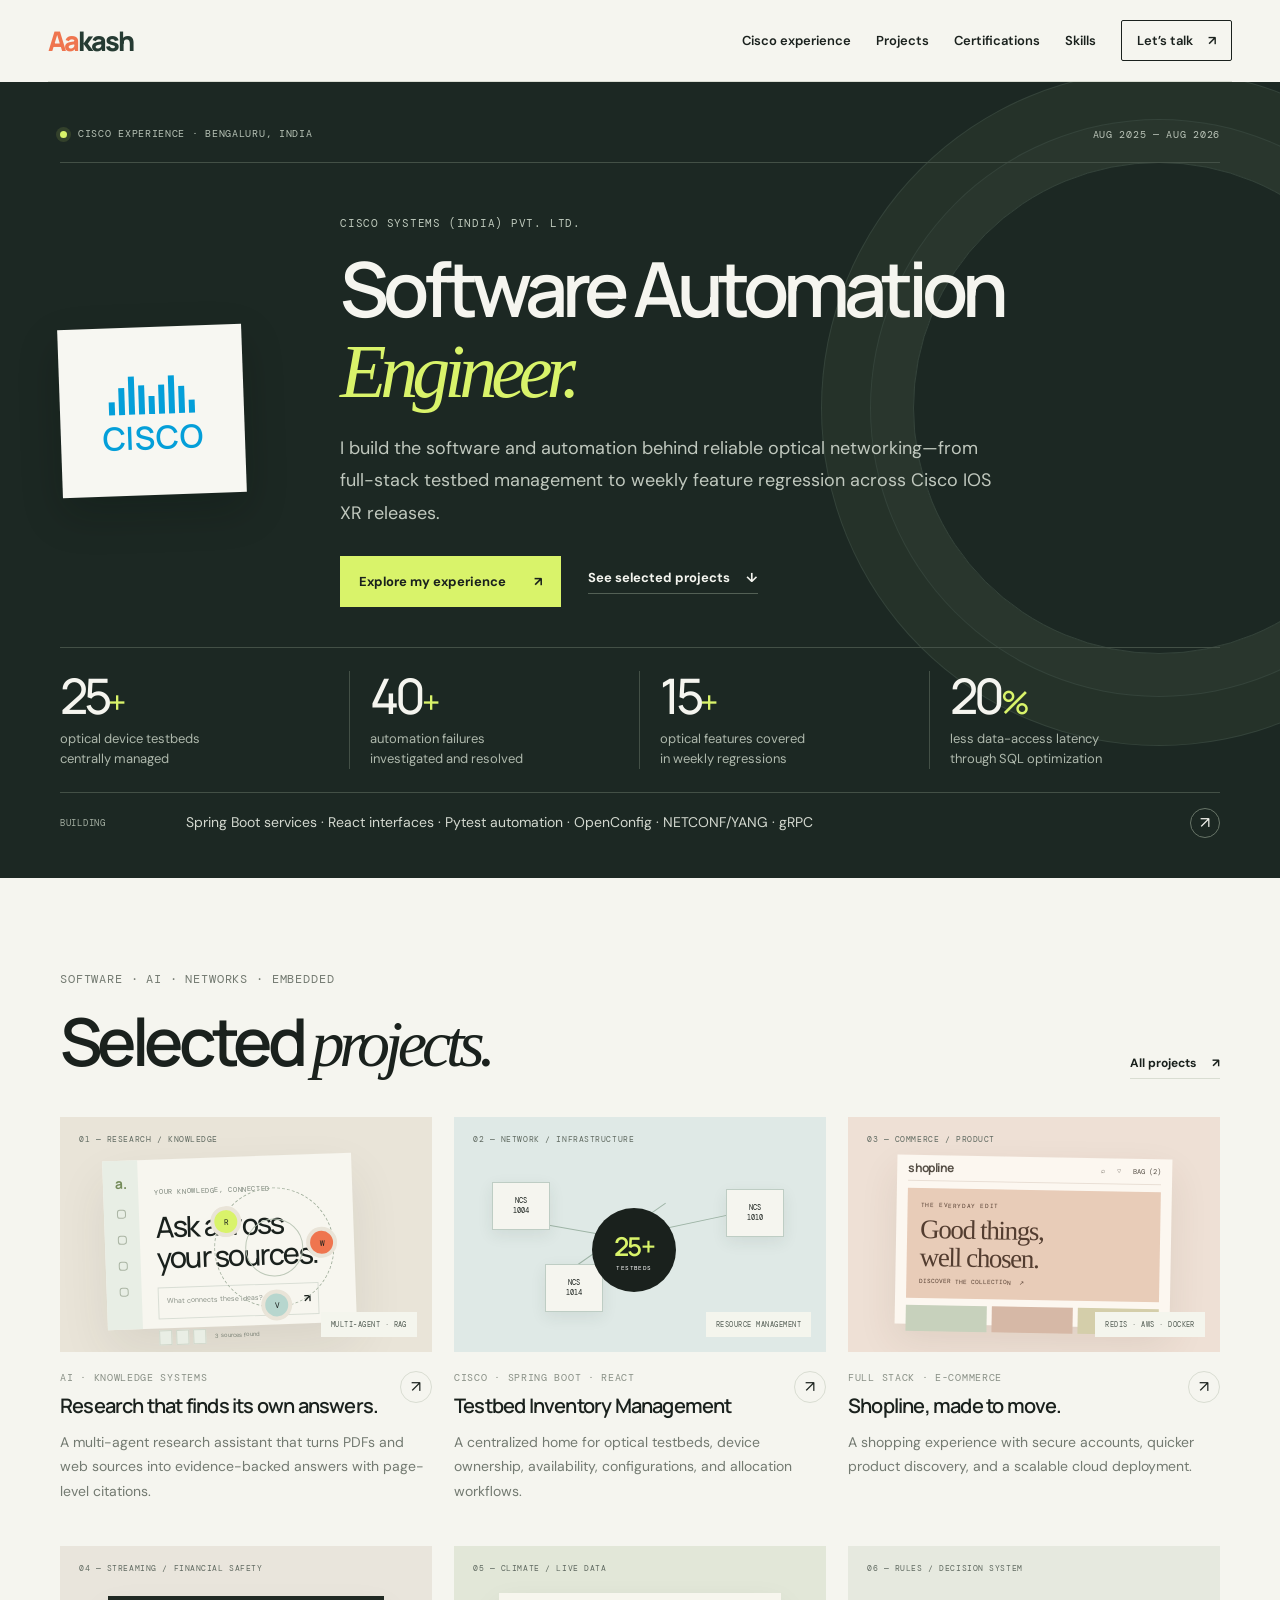
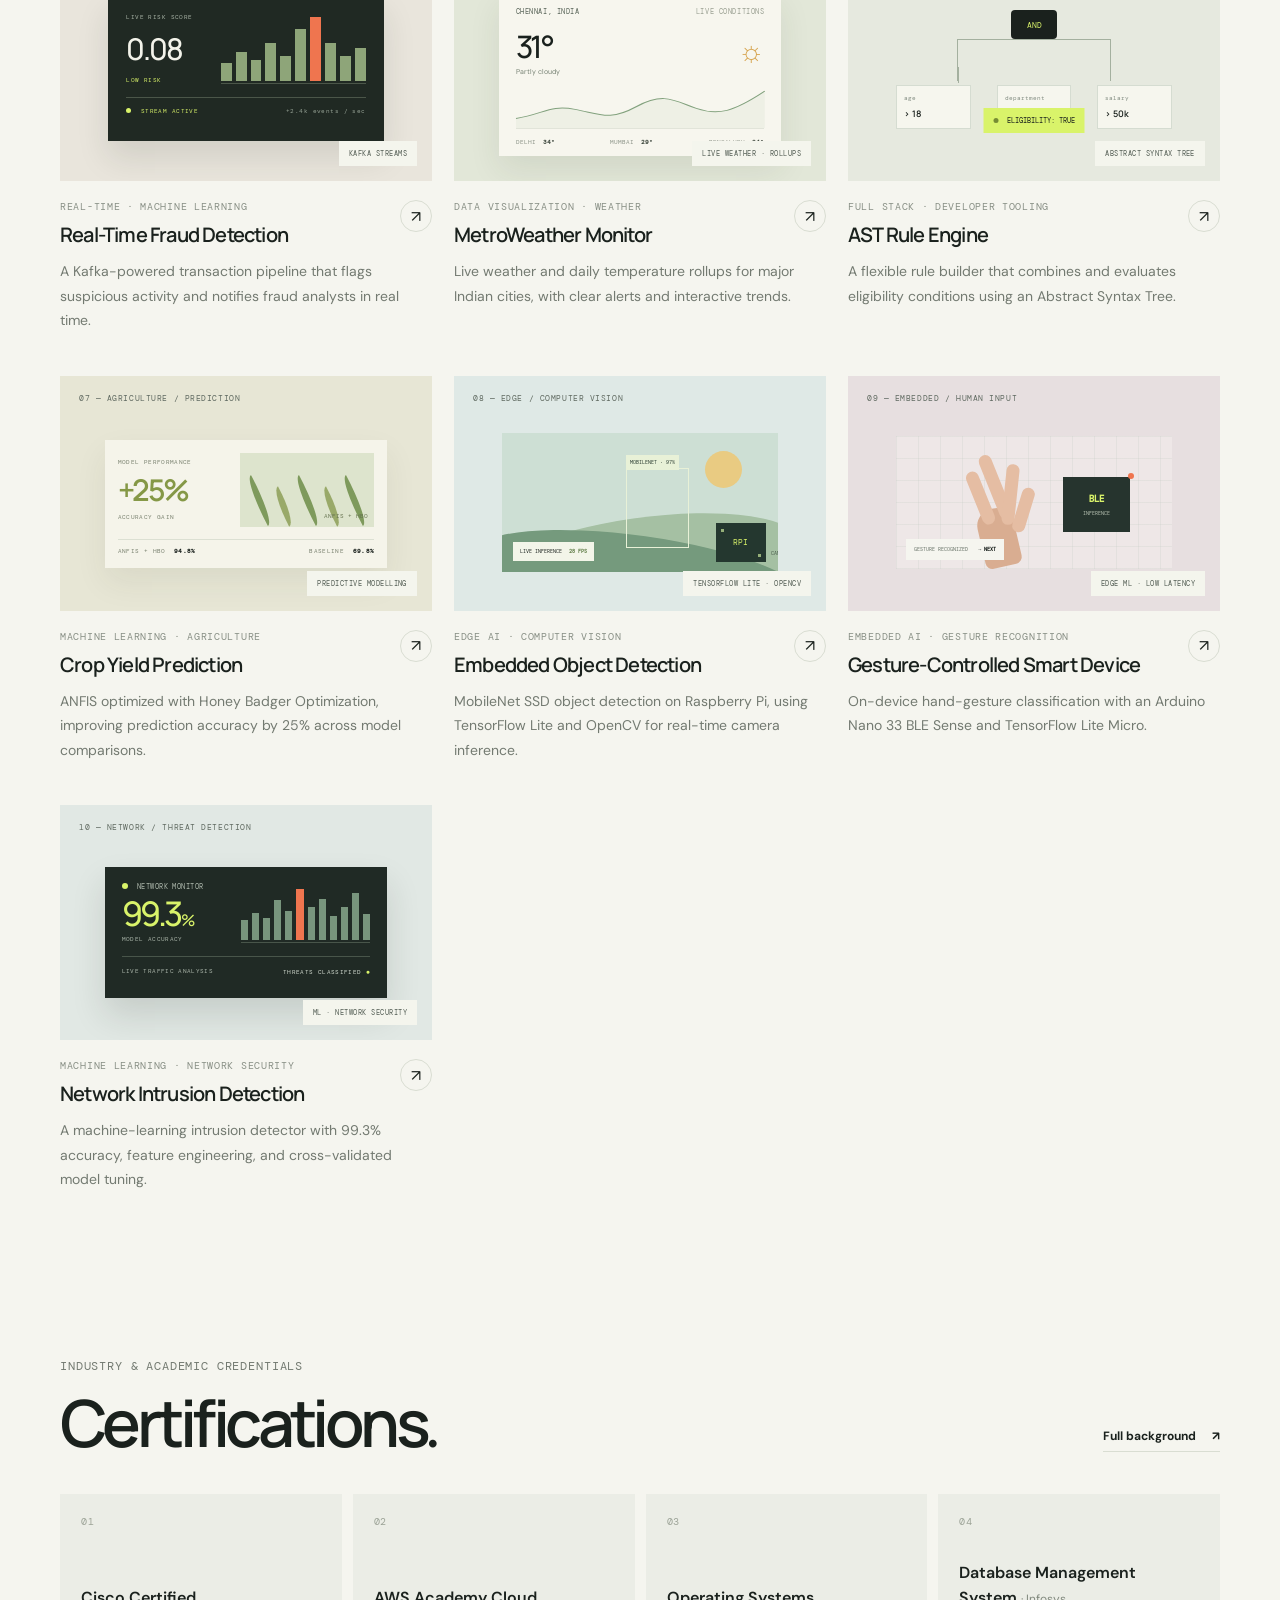
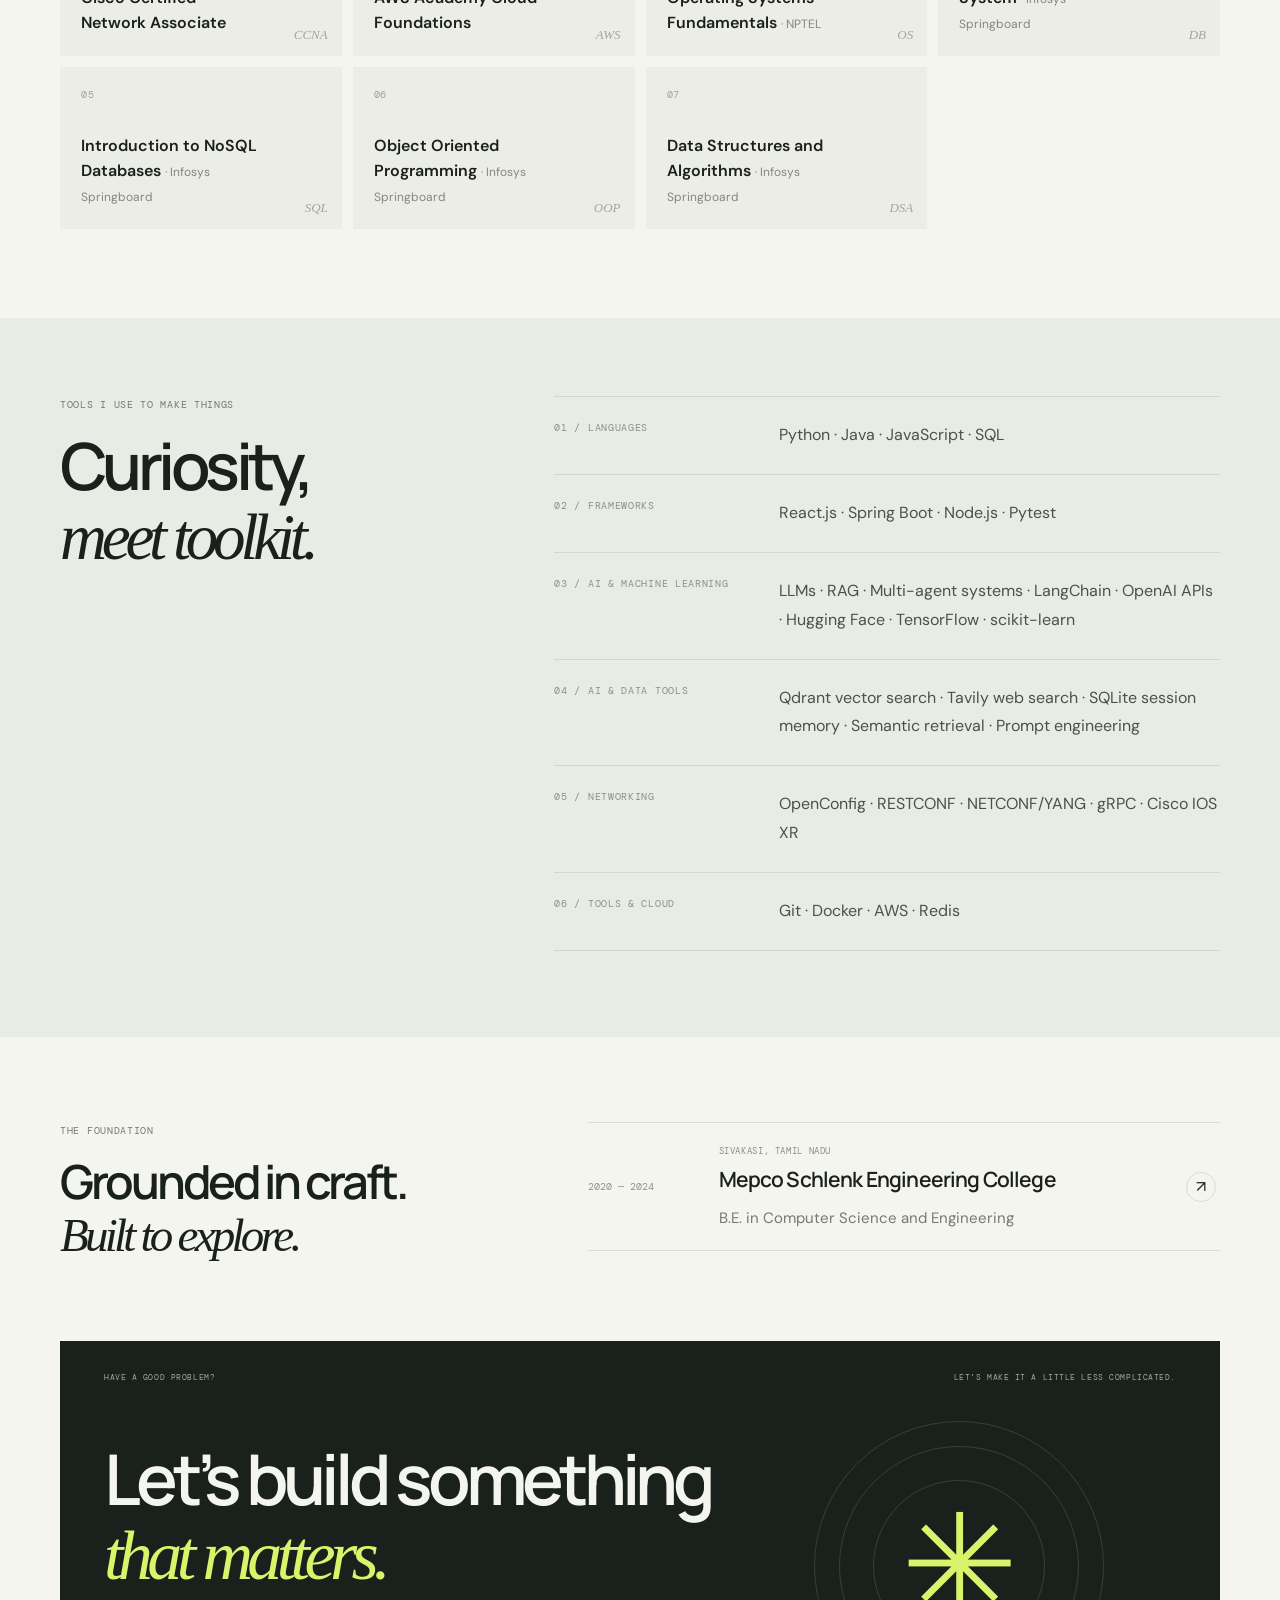
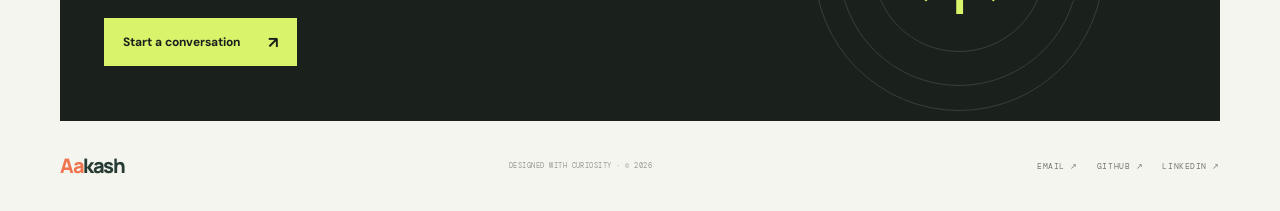
==== index.html @ 32bcc389 "Add files via upload" ====
<!doctype html>
<html lang="en">
  <head>
    <meta charset="UTF-8">
    <meta name="viewport" content="width=device-width, initial-scale=1">
    <meta name="theme-color" content="#f5f5ef">
    <meta name="description" content="Aakash Ganesan is a software automation engineer building reliable systems, thoughtful tools, and intelligent applications.">
    <title>Aakash Ganesan — Software Automation Engineer</title>
    <link rel="preconnect" href="https://fonts.googleapis.com">
    <link rel="preconnect" href="https://fonts.gstatic.com" crossorigin>
    <link href="https://fonts.googleapis.com/css2?family=DM+Mono:wght@400;500&family=DM+Sans:wght@400;500;600;700&family=Manrope:wght@400;500;600;700;800&display=swap" rel="stylesheet">
    <link rel="stylesheet" href="styles.css">
    <script src="script.js" defer></script>
  </head>
  <body>
    <header class="site-header">
      <a class="wordmark" href="index.html" aria-label="Aakash home"><span class="wordmark-first">Aa</span><span class="wordmark-last">kash</span></a>
      <button class="menu-toggle" aria-expanded="false" aria-controls="site-navigation" aria-label="Open navigation"><span></span><span></span></button>
      <nav class="site-nav" id="site-navigation" aria-label="Main navigation">
        <a href="#experience">Cisco experience</a>
        <a href="#work">Projects</a>
        <a href="#certifications">Certifications</a>
        <a href="#skills">Skills</a>
        <a class="nav-cta" href="mailto:aakashganesan03@gmail.com">Let’s talk <span aria-hidden="true">↗</span></a>
      </nav>
    </header>

    <main>
      <section class="home-experience" id="experience">
        <div class="page-shell home-experience-inner">
          <div class="home-experience-heading">
            <p class="eyebrow"><span class="status-dot"></span> CISCO EXPERIENCE · BENGALURU, INDIA</p>
            <p class="home-experience-date">AUG 2025 — AUG 2026</p>
          </div>
          <div class="home-experience-main">
            <div class="cisco-lockup" aria-label="Cisco Systems">
              <div class="cisco-bridge" aria-hidden="true"><i></i><i></i><i></i><i></i><i></i><i></i><i></i><i></i><i></i></div>
              <span>CISCO</span>
            </div>
            <div class="home-experience-copy">
              <p class="eyebrow">CISCO SYSTEMS (INDIA) PVT. LTD.</p>
              <h1>Software Automation<br><span class="serif-accent">Engineer.</span></h1>
              <p class="home-experience-intro">I build the software and automation behind reliable optical networking—from full-stack testbed management to weekly feature regression across Cisco IOS XR releases.</p>
              <div class="home-experience-actions"><a class="button button-light" href="experience.html">Explore my experience <span aria-hidden="true">↗</span></a><a class="text-link home-light-link" href="#work">See selected projects <span aria-hidden="true">↓</span></a></div>
            </div>
          </div>
          <div class="home-impact">
            <div><span class="impact-number">25<span>+</span></span><p>optical device testbeds<br>centrally managed</p></div>
            <div><span class="impact-number">40<span>+</span></span><p>automation failures<br>investigated and resolved</p></div>
            <div><span class="impact-number">15<span>+</span></span><p>optical features covered<br>in weekly regressions</p></div>
            <div><span class="impact-number">20<span>%</span></span><p>less data-access latency<br>through SQL optimization</p></div>
          </div>
          <div class="home-focus"><span>BUILDING</span><p>Spring Boot services · React interfaces · Pytest automation · OpenConfig · NETCONF/YANG · gRPC</p><a href="experience.html" aria-label="Read the full Cisco experience">↗</a></div>
        </div>
      </section>

      <section class="section page-shell work-section" id="work">
        <div class="section-heading">
          <div><p class="eyebrow">SOFTWARE · AI · NETWORKS · EMBEDDED</p><h2>Selected <span class="serif-accent">projects.</span></h2></div>
          <a class="text-link desktop-link" href="projects.html">All projects <span aria-hidden="true">↗</span></a>
        </div>
        <div class="featured-grid">
          <a class="project-card" href="projects.html#research-assistant">
            <div class="project-visual visual-research">
              <div class="visual-kicker">01 — RESEARCH / KNOWLEDGE</div>
              <div class="research-ui">
                <div class="research-sidebar"><span class="sidebar-mark">a.</span><span></span><span></span><span></span><span></span></div>
                <div class="research-content"><span class="ui-overline">YOUR KNOWLEDGE, CONNECTED</span><div class="ui-title">Ask across<br>your sources.</div><div class="ui-search">What connects these ideas? <b>↗</b></div><div class="ui-sources"><i></i><i></i><i></i><span>3 sources found</span></div></div>
                <div class="agent-orbit"><span>R</span><span>W</span><span>V</span><i></i></div>
              </div>
              <span class="visual-chip">MULTI-AGENT · RAG</span>
            </div>
            <div class="project-meta"><div><p class="project-category">AI · KNOWLEDGE SYSTEMS</p><h3>Research that finds its own answers.</h3></div><span class="card-arrow" aria-hidden="true">↗</span></div>
            <p class="project-description">A multi-agent research assistant that turns PDFs and web sources into evidence-backed answers with page-level citations.</p>
          </a>
          <a class="project-card" href="projects.html#testbed-inventory">
            <div class="project-visual visual-network">
              <div class="visual-kicker">02 — NETWORK / INFRASTRUCTURE</div>
              <div class="network-map"><span class="network-device device-a">NCS<br>1004</span><span class="network-device device-b">NCS<br>1010</span><span class="network-device device-c">NCS<br>1014</span><i class="network-line line-a"></i><i class="network-line line-b"></i><i class="network-line line-c"></i><div class="network-hub"><span>25+</span><small>TESTBEDS</small></div></div>
              <span class="visual-chip">RESOURCE MANAGEMENT</span>
            </div>
            <div class="project-meta"><div><p class="project-category">CISCO · SPRING BOOT · REACT</p><h3>Testbed Inventory Management</h3></div><span class="card-arrow" aria-hidden="true">↗</span></div>
            <p class="project-description">A centralized home for optical testbeds, device ownership, availability, configurations, and allocation workflows.</p>
          </a>
          <a class="project-card" href="https://github.com/aakash665/E-commerce-management-system" target="_blank" rel="noreferrer">
            <div class="project-visual visual-shop">
              <div class="visual-kicker">03 — COMMERCE / PRODUCT</div>
              <div class="shop-window"><div class="shop-top"><b>shopline</b><span>⌕ &nbsp; ♡ &nbsp; BAG (2)</span></div><div class="shop-hero"><span>THE EVERYDAY EDIT</span><b>Good things,<br>well chosen.</b><i>DISCOVER THE COLLECTION&nbsp; ↗</i></div><div class="shop-products"><i></i><i></i><i></i></div></div>
              <span class="visual-chip">REDIS · AWS · DOCKER</span>
            </div>
            <div class="project-meta"><div><p class="project-category">FULL STACK · E-COMMERCE</p><h3>Shopline, made to move.</h3></div><span class="card-arrow" aria-hidden="true">↗</span></div>
            <p class="project-description">A shopping experience with secure accounts, quicker product discovery, and a scalable cloud deployment.</p>
          </a>
          <a class="project-card" href="https://github.com/aakash665/Fraud-detection-using-kafka" target="_blank" rel="noreferrer">
            <div class="project-visual visual-fraud">
              <div class="visual-kicker">04 — STREAMING / FINANCIAL SAFETY</div>
              <div class="fraud-display"><div class="fraud-score"><span>LIVE RISK SCORE</span><b>0.08</b><i>LOW RISK</i></div><div class="fraud-chart"><span style="--height:26%"></span><span style="--height:42%"></span><span style="--height:31%"></span><span style="--height:56%"></span><span style="--height:37%"></span><span style="--height:76%"></span><span class="bar-alert" style="--height:94%"></span><span style="--height:55%"></span><span style="--height:36%"></span><span style="--height:48%"></span></div><div class="fraud-stream"><i></i> STREAM ACTIVE <span>+2.4k events / sec</span></div></div>
              <span class="visual-chip">KAFKA STREAMS</span>
            </div>
            <div class="project-meta"><div><p class="project-category">REAL-TIME · MACHINE LEARNING</p><h3>Real-Time Fraud Detection</h3></div><span class="card-arrow" aria-hidden="true">↗</span></div>
            <p class="project-description">A Kafka-powered transaction pipeline that flags suspicious activity and notifies fraud analysts in real time.</p>
          </a>
          <a class="project-card" href="https://github.com/aakash665/climate-insights-india" target="_blank" rel="noreferrer">
            <div class="project-visual visual-weather">
              <div class="visual-kicker">05 — CLIMATE / LIVE DATA</div>
              <div class="weather-screen"><div class="weather-place">CHENNAI, INDIA <span>LIVE CONDITIONS</span></div><div class="weather-now"><div><b>31°</b><span>Partly cloudy</span></div><i>☼</i></div><div class="weather-chart"><svg viewBox="0 0 400 90" preserveAspectRatio="none" aria-label="Illustrative temperature trend"><path d="M0 70 C45 61 54 41 95 51 S150 76 194 45 S255 33 290 49 S350 56 400 13" fill="none" stroke="currentColor" stroke-width="2"/><path d="M0 70 C45 61 54 41 95 51 S150 76 194 45 S255 33 290 49 S350 56 400 13 L400 90 L0 90Z" fill="currentColor" opacity=".08"/></svg></div><div class="weather-cities"><span>DELHI <b>34°</b></span><span>MUMBAI <b>29°</b></span><span>BENGALURU <b>24°</b></span></div></div>
              <span class="visual-chip">LIVE WEATHER · ROLLUPS</span>
            </div>
            <div class="project-meta"><div><p class="project-category">DATA VISUALIZATION · WEATHER</p><h3>MetroWeather Monitor</h3></div><span class="card-arrow" aria-hidden="true">↗</span></div>
            <p class="project-description">Live weather and daily temperature rollups for major Indian cities, with clear alerts and interactive trends.</p>
          </a>
          <a class="project-card" href="https://github.com/aakash665/Rule-Engine-for-Eligibility-Evaluation-Using-Abstract-Syntax-Tree-" target="_blank" rel="noreferrer">
            <div class="project-visual visual-rules">
              <div class="visual-kicker">06 — RULES / DECISION SYSTEM</div>
              <div class="rule-tree"><div class="rule-root">AND</div><div class="rule-branch"></div><div class="rule-leaf leaf-a"><span>age</span><b>&gt; 18</b></div><div class="rule-leaf leaf-b"><span>department</span><b>= Sales</b></div><div class="rule-leaf leaf-c"><span>salary</span><b>&gt; 50k</b></div><div class="rule-result"><i></i> ELIGIBILITY: TRUE</div></div>
              <span class="visual-chip">ABSTRACT SYNTAX TREE</span>
            </div>
            <div class="project-meta"><div><p class="project-category">FULL STACK · DEVELOPER TOOLING</p><h3>AST Rule Engine</h3></div><span class="card-arrow" aria-hidden="true">↗</span></div>
            <p class="project-description">A flexible rule builder that combines and evaluates eligibility conditions using an Abstract Syntax Tree.</p>
          </a>
          <a class="project-card" href="https://github.com/aakash665/Crop-Yield-Prediction-using-ANFIS-with-Honey-Badger-Optimization-Algorithm" target="_blank" rel="noreferrer">
            <div class="project-visual visual-crop">
              <div class="visual-kicker">07 — AGRICULTURE / PREDICTION</div>
              <div class="crop-display"><div class="crop-score"><span>MODEL PERFORMANCE</span><b>+25%</b><small>ACCURACY GAIN</small></div><div class="crop-field"><i></i><i></i><i></i><i></i><i></i><span>ANFIS + HBO</span></div><div class="crop-compare"><span>ANFIS + HBO <b>94.8%</b></span><span>BASELINE <b>69.8%</b></span></div></div>
              <span class="visual-chip">PREDICTIVE MODELLING</span>
            </div>
            <div class="project-meta"><div><p class="project-category">MACHINE LEARNING · AGRICULTURE</p><h3>Crop Yield Prediction</h3></div><span class="card-arrow" aria-hidden="true">↗</span></div>
            <p class="project-description">ANFIS optimized with Honey Badger Optimization, improving prediction accuracy by 25% across model comparisons.</p>
          </a>
          <a class="project-card" href="https://github.com/aakash665/Real-Time-Object-Detection-on-Embedded-System" target="_blank" rel="noreferrer">
            <div class="project-visual visual-object">
              <div class="visual-kicker">08 — EDGE / COMPUTER VISION</div>
              <div class="camera-scene"><div class="scene-sun"></div><div class="scene-hill hill-back"></div><div class="scene-hill hill-front"></div><div class="detection-box"><span>MOBILENET · 97%</span></div><div class="scene-board">RPI <i></i><i></i><i></i><span>CAM</span></div><div class="scene-marker">LIVE INFERENCE <b>28 FPS</b></div></div>
              <span class="visual-chip">TENSORFLOW LITE · OPENCV</span>
            </div>
            <div class="project-meta"><div><p class="project-category">EDGE AI · COMPUTER VISION</p><h3>Embedded Object Detection</h3></div><span class="card-arrow" aria-hidden="true">↗</span></div>
            <p class="project-description">MobileNet SSD object detection on Raspberry Pi, using TensorFlow Lite and OpenCV for real-time camera inference.</p>
          </a>
          <a class="project-card" href="https://github.com/aakash665/Smart-Device-Control-Using-Embedded-Gesture-Recognitio" target="_blank" rel="noreferrer">
            <div class="project-visual visual-gesture">
              <div class="visual-kicker">09 — EMBEDDED / HUMAN INPUT</div>
              <div class="gesture-scene"><div class="gesture-grid"></div><div class="gesture-hand"><i></i><i></i><i></i><i></i><span></span></div><div class="gesture-device"><b>BLE</b><span>INFERENCE</span><i></i></div><div class="gesture-label">GESTURE RECOGNIZED <b>→ NEXT</b></div></div>
              <span class="visual-chip">EDGE ML · LOW LATENCY</span>
            </div>
            <div class="project-meta"><div><p class="project-category">EMBEDDED AI · GESTURE RECOGNITION</p><h3>Gesture-Controlled Smart Device</h3></div><span class="card-arrow" aria-hidden="true">↗</span></div>
            <p class="project-description">On-device hand-gesture classification with an Arduino Nano 33 BLE Sense and TensorFlow Lite Micro.</p>
          </a>
          <a class="project-card" href="https://github.com/aakash665/Network-Intrusion-Detection-System-using-Machine-Learning" target="_blank" rel="noreferrer">
            <div class="project-visual visual-intrusion">
              <div class="visual-kicker">10 — NETWORK / THREAT DETECTION</div>
              <div class="intrusion-dashboard"><div class="intrusion-status"><span><i></i> NETWORK MONITOR</span><b>99.3<small>%</small></b><em>MODEL ACCURACY</em></div><div class="intrusion-chart"><span style="--height:35%"></span><span style="--height:48%"></span><span style="--height:39%"></span><span style="--height:69%"></span><span style="--height:50%"></span><span class="intrusion-alert" style="--height:88%"></span><span style="--height:58%"></span><span style="--height:72%"></span><span style="--height:42%"></span><span style="--height:57%"></span><span style="--height:81%"></span><span style="--height:45%"></span></div><div class="intrusion-events"><span>LIVE TRAFFIC ANALYSIS</span><b>THREATS CLASSIFIED <i>●</i></b></div></div>
              <span class="visual-chip">ML · NETWORK SECURITY</span>
            </div>
            <div class="project-meta"><div><p class="project-category">MACHINE LEARNING · NETWORK SECURITY</p><h3>Network Intrusion Detection</h3></div><span class="card-arrow" aria-hidden="true">↗</span></div>
            <p class="project-description">A machine-learning intrusion detector with 99.3% accuracy, feature engineering, and cross-validated model tuning.</p>
          </a>
        </div>
        <a class="button button-outline mobile-all-link" href="projects.html">View project details <span aria-hidden="true">↗</span></a>
      </section>

      <section class="cert-section page-shell home-cert-section" id="certifications">
        <div class="home-section-heading"><div><p class="eyebrow">INDUSTRY &amp; ACADEMIC CREDENTIALS</p><h2>Certifications<span class="serif-accent">.</span></h2></div><a class="text-link" href="experience.html">Full background <span aria-hidden="true">↗</span></a></div>
        <div class="cert-grid">
          <div class="cert-card"><span>01</span><p>Cisco Certified Network Associate</p><i>CCNA</i></div>
          <div class="cert-card"><span>02</span><p>AWS Academy Cloud Foundations</p><i>AWS</i></div>
          <div class="cert-card"><span>03</span><p>Operating Systems Fundamentals <small>· NPTEL</small></p><i>OS</i></div>
          <div class="cert-card"><span>04</span><p>Database Management System <small>· Infosys Springboard</small></p><i>DB</i></div>
          <div class="cert-card"><span>05</span><p>Introduction to NoSQL Databases <small>· Infosys Springboard</small></p><i>SQL</i></div>
          <div class="cert-card"><span>06</span><p>Object Oriented Programming <small>· Infosys Springboard</small></p><i>OOP</i></div>
          <div class="cert-card"><span>07</span><p>Data Structures and Algorithms <small>· Infosys Springboard</small></p><i>DSA</i></div>
        </div>
      </section>

      <section class="skills-section home-skills-section" id="skills">
        <div class="page-shell skills-section-inner">
          <div><p class="eyebrow">TOOLS I USE TO MAKE THINGS</p><h2>Curiosity,<br><span class="serif-accent">meet toolkit.</span></h2></div>
          <div class="skills-groups">
            <div class="skill-group"><span>01 / LANGUAGES</span><p>Python · Java · JavaScript · SQL</p></div>
            <div class="skill-group"><span>02 / FRAMEWORKS</span><p>React.js · Spring Boot · Node.js · Pytest</p></div>
            <div class="skill-group"><span>03 / AI &amp; MACHINE LEARNING</span><p>LLMs · RAG · Multi-agent systems · LangChain · OpenAI APIs · Hugging Face · TensorFlow · scikit-learn</p></div>
            <div class="skill-group"><span>04 / AI &amp; DATA TOOLS</span><p>Qdrant vector search · Tavily web search · SQLite session memory · Semantic retrieval · Prompt engineering</p></div>
            <div class="skill-group"><span>05 / NETWORKING</span><p>OpenConfig · RESTCONF · NETCONF/YANG · gRPC · Cisco IOS XR</p></div>
            <div class="skill-group"><span>06 / TOOLS &amp; CLOUD</span><p>Git · Docker · AWS · Redis</p></div>
          </div>
        </div>
      </section>

      <section class="page-shell home-education" id="about">
        <div><p class="eyebrow">THE FOUNDATION</p><h2>Grounded in craft.<br><span class="serif-accent">Built to explore.</span></h2></div>
        <div class="home-education-detail"><span class="education-year">2020 — 2024</span><div><p class="project-category">SIVAKASI, TAMIL NADU</p><h3>Mepco Schlenk Engineering College</h3><p>B.E. in Computer Science and Engineering</p></div><a href="experience.html" aria-label="More about my education and experience">↗</a></div>
      </section>

      <section class="closing page-shell">
        <div class="closing-top"><span>HAVE A GOOD PROBLEM?</span><span>LET’S MAKE IT A LITTLE LESS COMPLICATED.</span></div>
        <h2>Let’s build something<br><span class="serif-accent">that matters.</span></h2>
        <a class="button button-lime" href="mailto:aakashganesan03@gmail.com">Start a conversation <span aria-hidden="true">↗</span></a>
        <div class="closing-art" aria-hidden="true"><span>✳</span></div>
      </section>
    </main>

    <footer class="site-footer page-shell"><a class="wordmark" href="#home"><span class="wordmark-first">Aa</span><span class="wordmark-last">kash</span></a><span>DESIGNED WITH CURIOSITY · © <span data-year>2026</span></span><div><a href="mailto:aakashganesan03@gmail.com">EMAIL ↗</a><a href="https://github.com/aakash665" target="_blank" rel="noreferrer">GITHUB ↗</a><a href="https://www.linkedin.com/in/g-aakash" target="_blank" rel="noreferrer">LINKEDIN ↗</a></div></footer>
  </body>
</html>
---- styles.css ----
:root {
  color-scheme: light;
  --paper: #f5f5ef;
  --paper-dark: #eaece4;
  --ink: #1a211d;
  --ink-soft: #3f4943;
  --muted: #737a71;
  --line: #d9ddd2;
  --lime: #d9f36a;
  --orange: #ef754f;
  --blue: #b7d6ce;
  --mono: "DM Mono", "Courier New", monospace;
  --sans: "DM Sans", Arial, sans-serif;
  --display: "Manrope", "Arial", sans-serif;
}

* { box-sizing: border-box; }
html { scroll-behavior: smooth; scroll-padding-top: 90px; }
body { margin: 0; background: var(--paper); color: var(--ink); font-family: var(--sans); -webkit-font-smoothing: antialiased; }
a { color: inherit; text-decoration: none; }
button { color: inherit; font: inherit; }
.page-shell { width: min(1160px, calc(100% - 96px)); margin-inline: auto; }
.site-header { height: 82px; width: min(1320px, calc(100% - 96px)); margin-inline: auto; display: flex; align-items: center; justify-content: space-between; border-bottom: 1px solid var(--line); position: relative; z-index: 10; }
.wordmark { font: 800 23px var(--display); letter-spacing: -1.7px; }
.wordmark span { color: var(--orange); }
.site-nav { display: flex; align-items: center; gap: 38px; font-size: 13px; font-weight: 600; }
.site-nav > a:not(.nav-cta) { transition: color .2s; }
.site-nav > a:not(.nav-cta):hover, .site-nav .nav-current { color: #8e9e35; }
.nav-cta { border: 1px solid var(--ink); border-radius: 2px; padding: 11px 15px; transition: background .2s, color .2s; }
.nav-cta span { margin-left: 12px; }
.nav-cta:hover { background: var(--ink); color: var(--paper); }
.menu-toggle { display: none; }
.hero { min-height: 610px; padding-top: 68px; padding-bottom: 30px; display: grid; grid-template-columns: 1.02fr .98fr; align-items: center; position: relative; }
.hero-copy { padding-bottom: 34px; }
.eyebrow, .visual-kicker, .visual-chip, .project-category, .experience-date, .tag-list, .hero-bottom, .art-topline, .art-index, .closing-top, .site-footer > span, .site-footer > div, .journey-date, .project-tech, .skill-group > span, .cert-card > span, .project-filters { font-family: var(--mono); letter-spacing: .07em; }
.eyebrow { color: var(--muted); font-size: 10px; line-height: 1.8; }
.hero .eyebrow { display: flex; align-items: center; gap: 9px; }
.status-dot, .mini-dot { width: 7px; height: 7px; border-radius: 50%; background: #a9c853; display: inline-block; box-shadow: 0 0 0 4px #a9c85320; }
.hero h1, .subpage-hero h1 { font: 600 clamp(54px, 6.4vw, 82px)/1.04 var(--display); letter-spacing: -.075em; margin: 24px 0 22px; }
.serif-accent { font-family: Georgia, "Times New Roman", serif; font-weight: 400; font-style: italic; letter-spacing: -.08em; }
.hero-intro { max-width: 450px; font-size: 16px; line-height: 1.8; color: #646b63; }
.hero-actions { display: flex; align-items: center; gap: 28px; margin-top: 30px; }
.button { display: inline-flex; align-items: center; justify-content: center; gap: 28px; min-height: 48px; padding: 0 19px; font-size: 12px; font-weight: 700; transition: transform .2s, background .2s; }
.button:hover { transform: translateY(-2px); }
.button-dark { color: white; background: var(--ink); }
.button-dark:hover { background: #3b483f; }
.button-dark span, .button-lime span, .button-outline span { font-size: 16px; }
.text-link { display: inline-flex; align-items: center; gap: 16px; font-size: 12px; font-weight: 700; border-bottom: 1px solid var(--line); padding-bottom: 7px; transition: gap .2s, border-color .2s; }
.text-link:hover { gap: 22px; border-color: var(--ink); }
.hero-location { margin-top: 49px; font: 10px var(--mono); letter-spacing: .05em; color: var(--muted); }
.location-pin { color: var(--orange); font-size: 18px; vertical-align: -2px; margin-right: 6px; }
.location-divider { padding: 0 8px; color: #c3c6bd; }
.hero-art { height: 430px; max-width: 475px; width: 100%; justify-self: end; align-self: center; background: #e8ede1; overflow: hidden; position: relative; }
.art-topline { position: absolute; top: 19px; left: 22px; right: 22px; display: flex; justify-content: space-between; font-size: 8px; color: #757f74; }
.art-orbit { position: absolute; left: 50%; top: 48%; border: 1px solid #c3cec0; border-radius: 50%; transform: translate(-50%, -50%) rotate(-24deg); }
.orbit-one { width: 280px; height: 344px; }
.orbit-two { width: 390px; height: 255px; transform: translate(-50%, -50%) rotate(41deg); border-color: #cbd4c6; }
.art-core { width: 126px; height: 126px; background: var(--lime); border-radius: 50%; display: grid; place-items: center; position: absolute; left: 50%; top: 48%; transform: translate(-50%, -50%); font: 700 32px var(--display); letter-spacing: -3px; box-shadow: 0 0 0 15px #d9f36a45, 0 12px 35px #75804322; }
.art-core i { width: 7px; height: 7px; border: 1px solid var(--ink); position: absolute; right: 27px; top: 34px; border-radius: 50%; }
.art-node { position: absolute; z-index: 1; border: 1px solid #8da18b; background: #f5f5ef; border-radius: 50%; }
.node-one { width: 23px; height: 23px; top: 19%; left: 30%; }
.node-two { width: 17px; height: 17px; bottom: 26%; right: 18%; background: var(--orange); border-color: var(--orange); }
.node-three { width: 12px; height: 12px; top: 63%; left: 19%; background: #b7d6ce; }
.art-label { position: absolute; z-index: 2; padding: 9px 11px; font: 8px var(--mono); letter-spacing: .08em; background: var(--paper); box-shadow: 0 5px 16px #1a211d10; }
.label-one { top: 28%; right: 8%; display: flex; gap: 7px; align-items: center; }
.label-two { bottom: 26%; left: 8%; }
.label-two span { color: var(--orange); margin-left: 8px; }
.art-index { position: absolute; bottom: 19px; right: 21px; color: #7b8378; font-size: 9px; }
.art-caption { position: absolute; bottom: 18px; left: 21px; color: #737a71; font: italic 12px/1.5 Georgia, serif; }
.hero-bottom { position: absolute; bottom: 19px; left: 0; right: 0; display: flex; align-items: center; gap: 14px; color: #949a90; font-size: 8px; }
.hero-bottom > span:last-child { margin-left: auto; }
.scroll-line { height: 1px; width: 48px; background: #c5c9bf; }
.intro-band { background: var(--paper-dark); }
.intro-inner { min-height: 224px; display: grid; grid-template-columns: 190px 1fr 50px; gap: 42px; align-items: center; }
.intro-inner .eyebrow { align-self: start; margin-top: 57px; }
.intro-inner > p:nth-child(2) { max-width: 710px; font: 500 clamp(21px, 2.7vw, 32px)/1.5 var(--display); letter-spacing: -.045em; }
.intro-inner > p:nth-child(2) span { color: #828b7e; }
.round-link { border: 1px solid #c4c9bd; width: 43px; height: 43px; display: grid; place-items: center; border-radius: 50%; transition: background .2s; }
.round-link:hover { background: var(--lime); }
.section { padding-top: 110px; padding-bottom: 120px; }
.section-heading { display: flex; align-items: end; justify-content: space-between; margin-bottom: 38px; }
.section-heading h2, .about-copy h2, .experience-intro h2, .cert-section h2, .skills-section h2 { font: 600 clamp(40px, 5vw, 59px)/1.06 var(--display); letter-spacing: -.07em; margin: 16px 0 0; }
.section-heading .eyebrow, .about-copy .eyebrow, .experience-intro .eyebrow, .cert-section .eyebrow, .skills-section .eyebrow { margin: 0; }
.featured-grid { display: grid; grid-template-columns: repeat(2, minmax(0,1fr)); column-gap: 30px; row-gap: 56px; }
.project-card { display: block; min-width: 0; }
.project-card-large { grid-column: 1/-1; }
.project-visual, .project-list-visual { height: 300px; position: relative; overflow: hidden; }
.project-card-large .project-visual { height: 370px; }
.visual-kicker { position: absolute; left: 19px; top: 17px; z-index: 2; color: #606a61; font-size: 8px; }
.visual-chip { position: absolute; z-index: 3; bottom: 15px; right: 15px; background: #f4f5ed; padding: 8px 10px; font-size: 7px; color: #535d54; }
.visual-research { background: #e9e4d8; }
.research-ui { position: absolute; background: #f7f6ef; width: 67%; height: 72%; left: 12%; top: 17%; display: flex; box-shadow: 0 22px 50px #3a342817; transform: rotate(-2deg); }
.research-sidebar { width: 35px; background: #e8eee5; display: flex; align-items: center; flex-direction: column; padding-top: 13px; gap: 17px; }
.sidebar-mark { font: 700 14px var(--display); color: #748b59; }
.research-sidebar > span:not(:first-child) { width: 9px; height: 9px; border: 1px solid #aab5a4; border-radius: 3px; }
.research-content { padding: 19px 16px; }
.ui-overline { color: #798378; font: 7px var(--mono); letter-spacing: .09em; }
.ui-title { margin-top: 12px; font: 500 clamp(18px, 2.4vw, 29px)/1.08 var(--display); letter-spacing: -.06em; }
.ui-search { margin-top: 13px; border: 1px solid #d9ded5; color: #889086; padding: 8px; font-size: 7px; display: flex; justify-content: space-between; gap: 14px; }
.ui-search b { color: var(--ink); font-size: 11px; }
.ui-sources { display: flex; align-items: center; margin-top: 11px; gap: 4px; color: #7c8377; font-size: 6px; }
.ui-sources i { width: 13px; height: 15px; border: 1px solid #d0d7ca; background: #e9eee5; }
.ui-sources span { margin-left: 5px; }
.agent-orbit { position: absolute; right: 8%; top: 19%; width: 120px; height: 120px; border: 1px dashed #a6b3a1; border-radius: 50%; }
.agent-orbit span { position: absolute; width: 23px; height: 23px; border-radius: 50%; background: #d9f36a; display: grid; place-items: center; font: 8px var(--mono); box-shadow: 0 0 0 4px #e9e4d8; }
.agent-orbit span:first-child { left: 0; top: 20px; }.agent-orbit span:nth-child(2) { right: 0; top: 44px; background: #ef754f; }.agent-orbit span:nth-child(3) { left: 48px; bottom: -10px; background: #b7d6ce; }
.agent-orbit i { position: absolute; inset: 30px; border: 1px solid #bdc8b8; border-radius: 50%; }
.visual-network { background: #dfe9e6; }
.network-map { position: absolute; inset: 58px 38px 40px; }
.network-device { width: 58px; height: 48px; background: #f5f5ef; border: 1px solid #becdc4; display: grid; place-content: center; text-align: center; font: 7px/1.35 var(--mono); position: absolute; z-index: 1; box-shadow: 0 5px 15px #243c3215; }
.device-a { left: 0; top: 7px; }.device-b { right: 4px; top: 14px; }.device-c { left: 18%; bottom: 0; }
.network-hub { position: absolute; z-index: 1; width: 84px; height: 84px; background: var(--ink); color: white; border-radius: 50%; display: flex; flex-direction: column; align-items: center; justify-content: center; top: 24%; left: 48%; transform: translateX(-50%); }
.network-hub span { color: var(--lime); font: 600 26px var(--display); letter-spacing: -.07em; }.network-hub small { font: 6px var(--mono); letter-spacing: .07em; }
.network-line { position: absolute; height: 1px; background: #9fb5a7; transform-origin: left; }.line-a { width: 41%; left: 16%; top: 35%; transform: rotate(10deg); }.line-b { width: 35%; left: 52%; top: 42%; transform: rotate(-12deg); }.line-c { width: 36%; left: 29%; top: 65%; transform: rotate(-35deg); }
.visual-shop { background: #eee0d5; }
.shop-window { position: absolute; left: 13%; right: 13%; top: 17%; height: 72%; background: #fcf7f0; transform: rotate(1deg); box-shadow: 0 16px 38px #55351f19; padding: 0 11px; }
.shop-top { height: 26px; display: flex; justify-content: space-between; align-items: center; font: 7px var(--mono); color: #554e45; border-bottom: 1px solid #e9dfd5; }.shop-top b { font: 700 12px var(--display); letter-spacing: -.05em; }
.shop-hero { height: 65%; background: #e8ccb8; margin-top: 7px; padding: 13px; color: #533d30; display: flex; flex-direction: column; align-items: flex-start; }
.shop-hero > span { font: 6px var(--mono); letter-spacing: .1em; }.shop-hero b { font: 500 clamp(18px, 2.2vw, 27px)/1.02 Georgia, serif; margin-top: 7px; letter-spacing: -.05em; }.shop-hero i { margin-top: auto; font: normal 6px var(--mono); }
.shop-products { display: flex; gap: 5px; margin-top: 7px; }.shop-products i { height: 26px; flex: 1; background: #c7d1bc; }.shop-products i:nth-child(2) { background: #d6b8a6; }.shop-products i:nth-child(3) { background: #d4ceaa; }
.project-meta { display: flex; justify-content: space-between; gap: 15px; align-items: center; margin-top: 19px; }
.project-category { color: #899086; font-size: 8px; margin: 0 0 9px; }
.project-meta h3 { font: 600 19px var(--display); letter-spacing: -.04em; margin: 0; }
.card-arrow { flex: 0 0 32px; height: 32px; border: 1px solid var(--line); border-radius: 50%; display: grid; place-items: center; transition: background .2s, transform .2s; }
.project-card:hover .card-arrow { background: var(--lime); transform: rotate(45deg); }
.project-description { color: var(--muted); max-width: 540px; font-size: 13px; line-height: 1.7; margin: 11px 0 0; }
.mobile-all-link { display: none !important; }
.experience-band { background: var(--ink); color: var(--paper); padding: 93px 0 80px; }
.experience-inner { display: grid; grid-template-columns: .82fr 1.18fr; column-gap: 80px; row-gap: 45px; }
.experience-intro .eyebrow { color: #a0aa9e; }
.experience-intro h2 { font-size: clamp(43px, 5vw, 57px); margin-bottom: 30px; }
.experience-intro .serif-accent { color: var(--lime); }
.light-link { color: #f1f2ec; border-color: #566057; }
.experience-entry { border-left: 1px solid #50594f; padding-left: 28px; }
.experience-date { color: #a7b1a5; font-size: 8px; display: flex; justify-content: space-between; }
.experience-date span:last-child { color: var(--lime); }
.experience-body h3 { font: 600 21px var(--display); margin: 18px 0 5px; letter-spacing: -.04em; }
.experience-company { color: #e5eadf; font-size: 12px; margin: 0; }.experience-company span { color: var(--lime); padding: 0 4px; }
.experience-body > p:last-of-type { color: #aab2a7; font-size: 12px; line-height: 1.75; max-width: 490px; margin-top: 17px; }
.tag-list { display: flex; flex-wrap: wrap; gap: 7px; margin-top: 17px; }.tag-list span { border: 1px solid #465047; padding: 7px 8px; color: #c1c9be; font-size: 7px; }
.experience-stats { grid-column: 2; display: grid; grid-template-columns: repeat(3, 1fr); border-top: 1px solid #404a41; padding-top: 26px; }
.experience-stats > div { display: flex; flex-direction: column; gap: 5px; }.stat-number { font: 500 39px var(--display); letter-spacing: -.08em; }.stat-number span { color: var(--lime); font-size: 23px; }.stat-label { color: #a1aa9e; font-size: 10px; }
.about-section { display: grid; grid-template-columns: 1fr .95fr; gap: 80px; padding-top: 110px; padding-bottom: 120px; }
.about-copy h2 { margin-bottom: 22px; }.about-text { max-width: 440px; color: var(--muted); font-size: 14px; line-height: 1.85; margin-bottom: 25px; }
.skills-board { background: #ebece4; padding: 11px 23px 3px; align-self: center; }
.skill-row { display: grid; grid-template-columns: 28px 145px 1fr; gap: 10px; min-height: 58px; align-items: center; border-bottom: 1px solid #d9ddd2; }
.skill-row > span { font: 8px var(--mono); color: #a2a89d; }.skill-row b { font: 8px var(--mono); letter-spacing: .04em; }.skill-row p { font-size: 10px; color: #727a70; line-height: 1.5; }
.skills-note { display: flex; align-items: center; justify-content: space-between; padding: 17px 0 12px; font: 8px var(--mono); color: #8b9588; letter-spacing: .06em; }.skills-note span:last-child { color: var(--orange); font-size: 17px; }
.closing { min-height: 380px; background: var(--ink); color: var(--paper); position: relative; padding: 31px 44px 39px; overflow: hidden; }
.closing-top { position: relative; z-index: 1; display: flex; justify-content: space-between; font-size: 8px; color: #a0aa9e; }
.closing h2 { position: relative; z-index: 1; font: 600 clamp(43px, 5.5vw, 65px)/1.06 var(--display); letter-spacing: -.075em; margin: 59px 0 25px; }.closing h2 .serif-accent { color: var(--lime); }
.button-lime { position: relative; z-index: 1; background: var(--lime); color: var(--ink); }
.button-lime:hover { background: #e8ff8a; }
.closing-art { position: absolute; right: 10%; top: 21%; width: 290px; height: 290px; border: 1px solid #354138; border-radius: 50%; display: grid; place-items: center; color: var(--lime); font-size: 140px; }
.closing-art::before, .closing-art::after { content: ""; position: absolute; inset: 24px; border: 1px solid #354138; border-radius: 50%; }.closing-art::after { inset: 58px; }
.closing-art span { animation: slow-spin 24s linear infinite; }
.site-footer { min-height: 90px; display: flex; align-items: center; justify-content: space-between; gap: 20px; }
.site-footer > .wordmark { font-size: 20px; }.site-footer > span { font-size: 7px; color: #959b91; }
.site-footer > div { display: flex; gap: 19px; font-size: 8px; color: #737a71; }.site-footer > div a:hover { color: var(--ink); }

/* Secondary pages */
.subpage-hero { padding-top: 68px; padding-bottom: 35px; }
.subpage-hero > .eyebrow { margin: 0 0 23px; }
.subpage-hero > .eyebrow a:hover { color: var(--ink); }
.subpage-title-row { display: flex; align-items: end; justify-content: space-between; gap: 45px; }
.subpage-hero h1 { font-size: clamp(55px, 7vw, 82px); margin: 0; }
.subpage-title-row > p { color: var(--muted); max-width: 330px; font-size: 13px; line-height: 1.8; margin: 0 0 9px; }
.project-filters { display: flex; gap: 8px; margin-top: 57px; border-bottom: 1px solid var(--line); }
.filter-button { border: 0; border-bottom: 2px solid transparent; background: transparent; padding: 0 12px 13px; color: #82897f; font: 9px var(--mono); letter-spacing: .02em; cursor: pointer; }
.filter-button:first-child { padding-left: 0; }.filter-button.is-active { color: var(--ink); border-bottom-color: var(--orange); }
.filter-button span { color: var(--orange); font-size: 8px; margin-left: 4px; }
.project-list { padding-top: 12px; padding-bottom: 90px; }
.project-list-card { display: grid; grid-template-columns: 1fr .92fr; gap: 58px; align-items: center; padding: 45px 0; border-bottom: 1px solid var(--line); scroll-margin-top: 30px; }
.project-list-card[hidden] { display: none; }
.project-list-visual { height: 300px; }
.project-list-visual.visual-research { height: 325px; }
.project-list-content { padding: 10px 0; }.project-list-content .project-category { margin-bottom: 12px; }
.project-list-content h2 { font: 600 clamp(23px, 2.6vw, 30px)/1.18 var(--display); letter-spacing: -.055em; margin: 0 0 12px; }
.project-list-content > p:not(.project-category) { color: var(--muted); font-size: 12px; line-height: 1.7; margin: 0 0 14px; }
.project-list-content ul { margin: 0; padding-left: 16px; color: #646d63; font-size: 11px; line-height: 1.7; }.project-list-content li { padding-left: 3px; margin-bottom: 6px; }.project-list-content li::marker { color: var(--orange); }
.project-tech { display: flex; flex-wrap: wrap; gap: 6px; margin-top: 19px; }.project-tech span { border: 1px solid var(--line); padding: 6px 7px; color: #6f786d; font-size: 7px; }
.project-github { display: inline-flex; gap: 10px; margin-top: 18px; font-size: 10px; font-weight: 700; border-bottom: 1px solid var(--line); padding-bottom: 5px; }.project-github span { color: var(--orange); }
.no-projects { color: var(--muted); padding: 32px 0; font-size: 13px; }

/* Illustrations unique to the project archive */
.visual-fraud { background: #e9e5dc; }.fraud-display { position: absolute; left: 13%; right: 13%; top: 21%; height: 62%; background: #202923; padding: 17px 18px; color: #f3f3ea; display: grid; grid-template-columns: .72fr 1.28fr; grid-template-rows: 1fr 1fr; gap: 13px; box-shadow: 0 17px 30px #242a221e; }
.fraud-score { display: flex; flex-direction: column; gap: 7px; }.fraud-score > span,.fraud-score i,.fraud-stream { font: 6px var(--mono); color: #aab5a8; letter-spacing: .07em; }.fraud-score b { font: 500 30px var(--display); letter-spacing: -.07em; }.fraud-score i { color: var(--lime); font-style: normal; }
.fraud-chart { display: flex; align-items: end; gap: 4px; border-bottom: 1px solid #4b5649; padding-bottom: 2px; }.fraud-chart span { flex: 1; height: var(--height); background: #8ea579; }.fraud-chart .bar-alert { background: var(--orange); }
.fraud-stream { grid-column: 1/-1; border-top: 1px solid #4b5649; padding-top: 9px; color: var(--lime); }.fraud-stream i { display: inline-block; width: 5px; height: 5px; border-radius: 50%; background: var(--lime); margin-right: 5px; }.fraud-stream span { float: right; color: #96a295; }
.visual-weather { background: #e2e7d8; }.weather-screen { background: #f7f6ee; width: 76%; height: 69%; position: absolute; left: 12%; top: 20%; padding: 14px 17px; box-shadow: 0 14px 30px #28321c17; }.weather-place { font: 7px var(--mono); letter-spacing: .08em; display: flex; justify-content: space-between; color: #596559; }.weather-place span { color: #9aa092; }.weather-now { display: flex; align-items: center; justify-content: space-between; margin: 9px 0; }.weather-now div { display: flex; flex-direction: column; }.weather-now b { font: 500 31px var(--display); letter-spacing: -.08em; }.weather-now div span { font-size: 7px; color: #758072; }.weather-now > i { color: #d6a34d; font-style: normal; font-size: 29px; }.weather-chart { height: 44px; color: #83a27e; border-bottom: 1px solid #e1e4d9; }.weather-chart svg { width: 100%; height: 100%; overflow: visible; }.weather-cities { display: flex; justify-content: space-between; margin-top: 9px; font: 6px var(--mono); color: #8a9286; }.weather-cities b { color: #434d43; margin-left: 3px; }
.visual-rules { background: #e6e9df; }.rule-tree { position: absolute; inset: 64px 13% 45px; display: flex; flex-direction: column; align-items: center; }.rule-root { width: 46px; height: 29px; border-radius: 4px; background: var(--ink); color: var(--lime); display: grid; place-items: center; font: 8px var(--mono); }.rule-branch { height: 42px; width: 56%; border-top: 1px solid #a4b09f; border-left: 1px solid #a4b09f; border-right: 1px solid #a4b09f; margin-top: 0; }.rule-branch::after { content: ""; height: 16px; width: 1px; background: #a4b09f; position: absolute; top: 57px; }.rule-leaf { position: absolute; top: 75px; width: 27%; background: #f6f6ee; border: 1px solid #d5dcd1; padding: 8px 7px; display: flex; flex-direction: column; gap: 5px; }.leaf-a { left: 0; }.leaf-b { left: 36.5%; }.leaf-c { right: 0; }.rule-leaf span { color: #818b80; font: 6px var(--mono); }.rule-leaf b { font: 600 9px var(--display); }.rule-result { position: absolute; bottom: 3px; left: 50%; transform: translateX(-50%); white-space: nowrap; background: #d9f36a; padding: 8px 10px; font: 7px var(--mono); }.rule-result i { display: inline-block; width: 5px; height: 5px; border-radius: 50%; background: #778c34; margin-right: 4px; }
.visual-crop { background: #e7e6d5; }.crop-display { position: absolute; inset: 64px 12% 43px; background: #f5f4ea; box-shadow: 0 14px 30px #33391a13; padding: 13px; display: grid; grid-template-columns: .9fr 1.1fr; grid-template-rows: 1fr auto; gap: 12px; }.crop-score { display: flex; flex-direction: column; justify-content: center; }.crop-score span,.crop-score small,.crop-compare { font: 6px var(--mono); color: #777f6d; letter-spacing: .06em; }.crop-score b { font: 600 30px var(--display); letter-spacing: -.08em; color: #859846; margin: 3px 0; }.crop-field { position: relative; background: #dde4cd; display: flex; justify-content: space-evenly; align-items: end; overflow: hidden; }.crop-field i { width: 9px; height: 72%; border-radius: 100% 0; background: #7e9a5c; transform: rotate(-28deg); }.crop-field i:nth-child(even) { height: 55%; background: #99a969; }.crop-field span { position: absolute; bottom: 7px; right: 6px; font: 6px var(--mono); color: #667350; }.crop-compare { grid-column: 1/-1; display: flex; justify-content: space-between; border-top: 1px solid #dce0d3; padding-top: 7px; }.crop-compare b { color: var(--ink); margin-left: 4px; }
.visual-object { background: #dfe9e6; }.camera-scene { position: absolute; inset: 57px 13% 39px; background: #cddfd4; overflow: hidden; }.scene-sun { position: absolute; width: 37px; height: 37px; background: #e9cb82; border-radius: 50%; right: 13%; top: 13%; }.scene-hill { position: absolute; left: -10%; right: -10%; border-radius: 50% 50% 0 0; }.hill-back { height: 70%; bottom: -31%; background: #a5c0a3; transform: rotate(-8deg); }.hill-front { height: 55%; bottom: -29%; background: #759a7d; transform: rotate(8deg); }.detection-box { position: absolute; width: 63px; height: 80px; border: 1px solid #e8f1d7; left: 45%; top: 25%; z-index: 1; }.detection-box span { background: #e8f1d7; padding: 4px; white-space: nowrap; position: absolute; top: -14px; left: -1px; font: 5px var(--mono); color: #26382d; }.scene-board { position: absolute; bottom: 10px; right: 12px; z-index: 2; width: 50px; height: 39px; background: #24372f; color: var(--lime); display: grid; place-items: center; font: 8px var(--mono); }.scene-board i { position: absolute; width: 3px; height: 3px; background: #95af78; top: 6px; left: 5px; }.scene-board i:nth-child(2) { top: auto; left: auto; right: 5px; bottom: 5px; }.scene-board span { position: absolute; right: -14px; bottom: 5px; font-size: 5px; color: #47584a; }.scene-marker { position: absolute; left: 11px; bottom: 11px; z-index: 2; background: #f3f5e9; padding: 6px 7px; font: 5px var(--mono); }.scene-marker b { color: #66824e; margin-left: 4px; }
.visual-gesture { background: #e7dfe0; }.gesture-scene { position: absolute; inset: 60px 13% 42px; background: #eee7e7; overflow: hidden; }.gesture-grid { position: absolute; inset: 0; background-image: linear-gradient(#bac4b933 1px,transparent 1px),linear-gradient(90deg,#bac4b933 1px,transparent 1px); background-size: 22px 22px; }.gesture-hand { position: absolute; left: 23%; top: 16%; width: 75px; height: 110px; z-index: 1; }.gesture-hand span { position: absolute; width: 37px; height: 59px; background: #d9ad91; left: 20px; bottom: 0; border-radius: 17px 17px 7px 7px; transform: rotate(-13deg); }.gesture-hand i { position: absolute; z-index: 2; width: 13px; height: 56px; border-radius: 10px; background: #e5bda3; bottom: 41px; left: 14px; transform: rotate(-22deg); }.gesture-hand i:nth-child(2) { left: 29px; height: 68px; bottom: 46px; }.gesture-hand i:nth-child(3) { left: 44px; height: 61px; bottom: 42px; transform: rotate(6deg); }.gesture-hand i:nth-child(4) { left: 57px; height: 46px; bottom: 34px; transform: rotate(17deg); }.gesture-device { position: absolute; right: 15%; top: 31%; width: 67px; height: 55px; background: #26342e; z-index: 1; color: var(--lime); display: flex; flex-direction: column; justify-content: center; align-items: center; gap: 5px; font: 9px var(--mono); }.gesture-device span { font-size: 5px; color: #bac5b5; }.gesture-device i { position: absolute; right: -4px; top: -4px; width: 6px; height: 6px; background: var(--orange); border-radius: 50%; }.gesture-label { position: absolute; z-index: 2; bottom: 9px; left: 10px; background: #f5f5ef; padding: 7px 8px; font: 5px var(--mono); color: #657065; }.gesture-label b { color: var(--ink); margin-left: 7px; }

/* Experience page */
.journey-section { padding-top: 45px; padding-bottom: 100px; }
.journey-heading { display: flex; justify-content: space-between; align-items: center; border-top: 1px solid var(--line); padding: 18px 0; }.journey-heading .eyebrow { margin: 0; }.journey-heading > span { font: 8px var(--mono); color: #9ba196; }
.journey-entry { display: grid; grid-template-columns: 205px 1fr; gap: 55px; padding: 18px 0 70px; }
.journey-date { display: flex; flex-direction: column; gap: 9px; color: #8c9589; font-size: 8px; padding-top: 8px; }
.journey-title { display: flex; align-items: center; justify-content: space-between; gap: 18px; }.journey-title .project-category { margin-bottom: 9px; }.journey-title h2, .education-card h2 { font: 600 clamp(22px, 2.8vw, 32px)/1.2 var(--display); letter-spacing: -.05em; margin: 0; }
.journey-mark { flex: 0 0 52px; height: 52px; background: #dce8de; border-radius: 50%; display: grid; place-items: center; font: 600 13px var(--display); color: #536c55; }
.journey-summary { color: #697267; font-size: 13px; line-height: 1.8; max-width: 690px; margin: 18px 0 23px; }
.journey-bullets { list-style: none; padding: 0; margin: 0 0 23px; border-top: 1px solid var(--line); }
.journey-bullets li { position: relative; padding: 12px 0 12px 19px; border-bottom: 1px solid var(--line); color: #596259; font-size: 11px; line-height: 1.75; }.journey-bullets li::before { content: ""; position: absolute; left: 1px; top: 19px; width: 5px; height: 5px; border-radius: 50%; background: var(--orange); }
.education-heading { margin-bottom: 0; }.education-card { display: grid; grid-template-columns: 205px 1fr 52px; gap: 55px; align-items: center; padding: 24px 0 15px; }.education-year { font: 9px var(--mono); color: #8c9589; }.education-card .project-category { margin-bottom: 9px; }.education-card > div:nth-child(2) > p:last-child { color: #737b71; font-size: 12px; margin-bottom: 0; }.education-seal { width: 52px; height: 52px; background: var(--lime); border-radius: 50%; display: grid; place-items: center; text-align: center; font: 8px/1.3 var(--mono); }
.skills-section { background: #e9ece4; padding: 91px 0 96px; }.skills-section-inner { display: grid; grid-template-columns: .8fr 1.2fr; gap: 90px; }.skills-section h2 { margin-top: 18px; }.skills-groups { border-top: 1px solid #d2d8ce; }.skill-group { display: grid; grid-template-columns: 180px 1fr; gap: 22px; padding: 18px 0; border-bottom: 1px solid #d2d8ce; }.skill-group > span { color: #899286; font-size: 8px; }.skill-group p { font-size: 12px; color: #49534b; line-height: 1.7; margin: 0; }
.cert-section { padding-top: 97px; padding-bottom: 100px; }.cert-section h2 { margin-top: 12px; }.cert-grid { display: grid; grid-template-columns: repeat(3, 1fr); gap: 11px; margin-top: 34px; }.cert-card { min-height: 125px; padding: 16px; background: #ebede6; position: relative; display: flex; flex-direction: column; justify-content: space-between; }.cert-card > span { color: #9ca397; font-size: 8px; }.cert-card p { font-size: 12px; font-weight: 600; max-width: 205px; line-height: 1.5; margin: 17px 0 0; padding-right: 26px; }.cert-card small { color: #81897e; font-weight: 400; }.cert-card i { position: absolute; right: 14px; bottom: 13px; color: #a0a995; font: italic 13px Georgia, serif; }
.closing-compact { margin-bottom: 0; min-height: 340px; }
@keyframes slow-spin { to { transform: rotate(360deg); } }

@media (max-width: 900px) {
  .page-shell, .site-header { width: min(100% - 56px, 700px); }
  .hero { min-height: 550px; grid-template-columns: 1.05fr .95fr; gap: 15px; }.hero h1 { font-size: clamp(49px, 7vw, 68px); }.hero-art { height: 360px; }.orbit-one { height: 280px; width: 225px; }.orbit-two { width: 300px; height: 200px; }.art-core { width: 105px; height: 105px; }
  .intro-inner { grid-template-columns: 135px 1fr 42px; gap: 22px; }.intro-inner > p:nth-child(2) { font-size: 25px; }
  .section { padding-top: 85px; padding-bottom: 90px; }.project-visual { height: 260px; }.project-card-large .project-visual { height: 320px; }.agent-orbit { transform: scale(.8); transform-origin: top right; right: 5%; }
  .experience-inner { column-gap: 40px; }.about-section { gap: 42px; }.skill-row { grid-template-columns: 22px 118px 1fr; gap: 7px; }.skill-row p { font-size: 9px; }
  .project-list-card { gap: 32px; grid-template-columns: .95fr 1.05fr; }.project-list-visual, .project-list-visual.visual-research { height: 255px; }
  .journey-entry, .education-card { grid-template-columns: 155px 1fr; gap: 30px; }.education-seal { display: none; }.skills-section-inner { gap: 45px; }.skill-group { grid-template-columns: 145px 1fr; gap: 13px; }
}
@media (max-width: 620px) {
  html { scroll-padding-top: 70px; }.page-shell, .site-header { width: calc(100% - 40px); }.site-header { height: 68px; }.wordmark { font-size: 21px; }.menu-toggle { width: 42px; height: 42px; border: 1px solid var(--line); background: transparent; display: flex; flex-direction: column; justify-content: center; align-items: center; gap: 5px; cursor: pointer; }.menu-toggle span { width: 15px; height: 1px; background: var(--ink); transition: transform .2s; }.menu-toggle[aria-expanded="true"] span:first-child { transform: translateY(3px) rotate(45deg); }.menu-toggle[aria-expanded="true"] span:last-child { transform: translateY(-3px) rotate(-45deg); }
  .site-nav { display: none; position: absolute; top: 67px; left: -20px; right: -20px; background: var(--paper); padding: 15px 20px 22px; border-bottom: 1px solid var(--line); flex-direction: column; align-items: stretch; gap: 0; box-shadow: 0 14px 18px #1a211d0a; }.site-nav.is-open { display: flex; }.site-nav > a:not(.nav-cta) { padding: 13px 0; border-bottom: 1px solid var(--line); }.nav-cta { text-align: center; margin-top: 14px; }
  .hero { padding-top: 51px; min-height: auto; display: flex; flex-direction: column; align-items: stretch; }.hero-copy { padding-bottom: 27px; }.hero .eyebrow { font-size: 8px; letter-spacing: .035em; }.hero h1 { font-size: clamp(51px, 13vw, 72px); margin-top: 21px; }.hero-intro { font-size: 14px; line-height: 1.75; max-width: 410px; }.hero-actions { margin-top: 22px; gap: 20px; }.button { min-height: 45px; padding: 0 14px; gap: 15px; font-size: 11px; }.text-link { font-size: 11px; gap: 9px; }.hero-location { margin-top: 29px; font-size: 9px; }.hero-art { justify-self: auto; align-self: stretch; max-width: none; height: 320px; }.hero-bottom { position: static; margin-top: 17px; margin-bottom: 20px; }
  .intro-inner { min-height: auto; padding-top: 30px; padding-bottom: 29px; grid-template-columns: 1fr 38px; gap: 4px 15px; }.intro-inner .eyebrow { grid-column: 1; margin: 0; }.intro-inner > p:nth-child(2) { grid-row: 2; grid-column: 1; font-size: 21px; margin: 10px 0 0; }.round-link { grid-column: 2; grid-row: 2; width: 36px; height: 36px; }
  .section { padding-top: 71px; padding-bottom: 75px; }.section-heading { margin-bottom: 27px; }.section-heading h2, .about-copy h2, .experience-intro h2, .cert-section h2, .skills-section h2 { font-size: 43px; }.desktop-link { display: none; }.featured-grid { grid-template-columns: 1fr; row-gap: 35px; }.project-card-large { grid-column: auto; }.project-visual, .project-card-large .project-visual { height: 275px; }.project-meta h3 { font-size: 18px; }.project-description { font-size: 12px; }.mobile-all-link { display: inline-flex !important; margin-top: 33px; }.button-outline { border: 1px solid var(--line); }
  .research-ui { width: 73%; height: 70%; left: 9%; }.research-sidebar { width: 28px; }.research-content { padding: 17px 11px; }.agent-orbit { transform: scale(.7); }.ui-title { font-size: 20px; }
  .experience-band { padding: 68px 0 55px; }.experience-inner { grid-template-columns: 1fr; row-gap: 34px; }.experience-intro h2 { margin-bottom: 23px; }.experience-entry { grid-column: 1; }.experience-stats { grid-column: 1; padding-top: 19px; }.stat-number { font-size: 33px; }.stat-label { font-size: 8px; }
  .about-section { grid-template-columns: 1fr; gap: 31px; padding-top: 72px; padding-bottom: 77px; }.about-text { font-size: 13px; }.skills-board { padding-inline: 13px; }.skill-row { grid-template-columns: 20px 112px 1fr; min-height: 55px; }.skill-row b { font-size: 7px; }.skill-row p { font-size: 8px; }
  .closing { min-height: 325px; padding: 22px 21px 26px; }.closing-top { font-size: 6px; gap: 12px; }.closing h2 { font-size: 46px; margin: 63px 0 23px; }.closing-art { width: 190px; height: 190px; right: -65px; top: 31%; opacity: .65; font-size: 95px; }.closing-art::before { inset: 17px; }.closing-art::after { inset: 37px; }
  .site-footer { min-height: 118px; display: grid; grid-template-columns: 1fr auto; row-gap: 3px; padding-top: 18px; padding-bottom: 18px; }.site-footer > span { grid-column: 1; grid-row: 2; font-size: 6px; }.site-footer > div { grid-column: 2; grid-row: 1/3; flex-direction: column; gap: 11px; font-size: 7px; }
  .subpage-hero { padding-top: 48px; padding-bottom: 24px; }.subpage-title-row { display: block; }.subpage-hero h1 { font-size: clamp(49px, 12vw, 69px); }.subpage-title-row > p { margin-top: 15px; max-width: 360px; font-size: 12px; }.project-filters { margin-top: 36px; gap: 0; overflow-x: auto; }.filter-button { white-space: nowrap; padding-inline: 10px; font-size: 8px; }.filter-button:first-child { padding-left: 0; }
  .project-list { padding-top: 0; padding-bottom: 57px; }.project-list-card { grid-template-columns: 1fr; gap: 18px; padding: 28px 0; }.project-list-visual, .project-list-visual.visual-research { height: 265px; }.project-list-content { padding: 0; }.project-list-content h2 { font-size: 25px; }.project-list-content > p:not(.project-category) { font-size: 12px; }.project-list-content ul { font-size: 11px; }
  .journey-section { padding-top: 23px; padding-bottom: 67px; }.journey-entry { grid-template-columns: 1fr; gap: 15px; padding: 13px 0 49px; }.journey-date { flex-direction: row; justify-content: space-between; font-size: 7px; }.journey-title h2 { font-size: 24px; }.journey-mark { flex-basis: 43px; width: 43px; height: 43px; }.journey-summary { font-size: 12px; }.journey-bullets li { font-size: 10px; }.education-card { grid-template-columns: 1fr 1.7fr; gap: 15px; }.education-card h2 { font-size: 19px; }.education-card > div:nth-child(2) > p:last-child { font-size: 10px; }
  .skills-section { padding: 67px 0; }.skills-section-inner { grid-template-columns: 1fr; gap: 28px; }.skill-group { grid-template-columns: 120px 1fr; gap: 9px; padding: 14px 0; }.skill-group > span { font-size: 7px; }.skill-group p { font-size: 10px; }
  .cert-section { padding-top: 70px; padding-bottom: 70px; }.cert-grid { grid-template-columns: repeat(2, 1fr); gap: 8px; margin-top: 24px; }.cert-card { min-height: 112px; padding: 12px; }.cert-card p { font-size: 10px; }.cert-card i { font-size: 11px; right: 10px; bottom: 9px; }.closing-compact { min-height: 302px; }
}

/* Homepage: lead with the Cisco role, then work and credentials. */
.site-nav { gap: 25px; }
.home-experience { background: #1c2823; color: var(--paper); position: relative; overflow: hidden; }
.home-experience::after { content: ""; position: absolute; width: 490px; height: 490px; border: 1px solid #34433a; border-radius: 50%; right: -125px; top: 80px; box-shadow: 0 0 0 42px #29362d, 0 0 0 43px #34433a, 0 0 0 91px #253229, 0 0 0 92px #34433a; pointer-events: none; }
.home-experience-inner { position: relative; z-index: 1; padding-top: 43px; padding-bottom: 26px; }
.home-experience-heading { display: flex; align-items: center; justify-content: space-between; border-bottom: 1px solid #435046; padding-bottom: 19px; }
.home-experience-heading .eyebrow { display: flex; align-items: center; gap: 11px; color: #b6c1b5; margin: 0; font-size: 10px; }
.home-experience-heading .status-dot { background: var(--lime); box-shadow: 0 0 0 4px #d9f36a1f; }
.home-experience-date { margin: 0; color: #bbc5b9; font: 10px var(--mono); letter-spacing: .07em; }
.home-experience-main { display: grid; grid-template-columns: 220px 1fr; gap: 60px; align-items: center; padding: 51px 0 40px; }
.cisco-lockup { width: 184px; height: 168px; background: #f7f7f2; display: flex; flex-direction: column; align-items: center; justify-content: center; gap: 7px; color: #049fd9; box-shadow: 0 17px 40px #070d0a36; transform: rotate(-2deg); }
.cisco-lockup > span { font: 600 32px/1 var(--display); letter-spacing: .015em; }
.cisco-bridge { display: flex; height: 44px; align-items: end; justify-content: center; gap: 4px; }
.cisco-bridge i { width: 6px; background: #049fd9; display: block; }
.cisco-bridge i:nth-child(1), .cisco-bridge i:nth-child(9) { height: 13px; }
.cisco-bridge i:nth-child(2), .cisco-bridge i:nth-child(8) { height: 27px; }
.cisco-bridge i:nth-child(3), .cisco-bridge i:nth-child(7) { height: 38px; }
.cisco-bridge i:nth-child(4), .cisco-bridge i:nth-child(6) { height: 29px; }
.cisco-bridge i:nth-child(5) { height: 18px; }
.home-experience-copy .eyebrow { color: #bdc8bb; margin: 0 0 14px; font-size: 9px; }
.home-experience-copy h1 { font: 600 clamp(43px, 5.7vw, 72px)/1.06 var(--display); letter-spacing: -.075em; margin: 0; }
.home-experience-copy h1 .serif-accent { color: var(--lime); }
.home-experience-intro { max-width: 665px; color: #c0c8be; font-size: 17px; line-height: 1.8; margin: 20px 0 0; }
.home-experience-actions { display: flex; align-items: center; gap: 27px; margin-top: 27px; }
.button-light { background: var(--lime); color: var(--ink); min-height: 51px; font-size: 13px; }
.button-light:hover { background: #e8ff8a; }
.home-light-link { color: #f4f5ef; border-color: #536055; font-size: 13px; }
.home-impact { display: grid; grid-template-columns: repeat(4, 1fr); border-top: 1px solid #435046; border-bottom: 1px solid #435046; padding: 23px 0; }
.home-impact > div { padding: 0 20px; border-right: 1px solid #435046; }
.home-impact > div:first-child { padding-left: 0; }.home-impact > div:last-child { border: 0; }
.impact-number { font: 500 clamp(37px, 4vw, 49px)/1 var(--display); letter-spacing: -.08em; }
.impact-number span { color: var(--lime); font-size: .65em; }
.home-impact p { color: #aeb8ac; font-size: 12px; line-height: 1.55; margin: 9px 0 0; }
.home-focus { min-height: 59px; display: grid; grid-template-columns: 110px 1fr 30px; gap: 16px; align-items: center; }
.home-focus > span { color: #a4afa2; font: 9px var(--mono); letter-spacing: .08em; }
.home-focus p { color: #d3d8cf; font-size: 12px; line-height: 1.7; margin: 0; }
.home-focus > a, .home-education-detail > a { border: 1px solid #687568; border-radius: 50%; width: 30px; height: 30px; display: grid; place-items: center; transition: background .2s, color .2s; }
.home-focus > a:hover { background: var(--lime); color: var(--ink); }
.work-section { padding-top: 91px; padding-bottom: 92px; }
.work-section .section-heading h2, .home-section-heading h2 { font-size: clamp(48px, 5.5vw, 66px); }
.work-section .eyebrow, .home-section-heading .eyebrow { font-size: 11px; }
.work-section .project-visual { height: 315px; }
.work-section .project-card-large .project-visual { height: 385px; }
.work-section .project-category { font-size: 9px; }
.work-section .project-meta h3 { font-size: 22px; }
.work-section .project-description { font-size: 14px; line-height: 1.75; }
.home-cert-section { padding-top: 72px; padding-bottom: 89px; }
.home-section-heading { display: flex; justify-content: space-between; align-items: end; gap: 24px; }
.home-section-heading h2 { margin-bottom: 0; }
.home-section-heading .text-link { margin-bottom: 8px; }
.home-cert-section .cert-grid { grid-template-columns: repeat(4, minmax(0, 1fr)); }
.home-cert-section .cert-card { min-height: 148px; padding: 19px; }
.home-cert-section .cert-card p { font-size: 14px; line-height: 1.55; }
.home-cert-section .cert-card > span { font-size: 9px; }
.home-skills-section { padding-top: 78px; padding-bottom: 86px; }
.home-skills-section .skills-section-inner { grid-template-columns: .75fr 1.25fr; gap: 95px; }
.home-skills-section .skills-section-inner > div:first-child { position: sticky; top: 50px; align-self: start; }
.home-skills-section h2 { font-size: clamp(46px, 5.3vw, 62px); }
.home-skills-section .skill-group { grid-template-columns: 205px 1fr; gap: 20px; padding: 22px 0; }
.home-skills-section .skill-group > span { font-size: 9px; }
.home-skills-section .skill-group p { font-size: 14px; }
.home-education { display: grid; grid-template-columns: .85fr 1.15fr; gap: 60px; align-items: center; padding-top: 75px; padding-bottom: 79px; }
.home-education > div:first-child .eyebrow { font-size: 10px; }
.home-education h2 { font: 600 clamp(35px, 4vw, 47px)/1.12 var(--display); letter-spacing: -.07em; margin: 15px 0 0; }
.home-education-detail { border-top: 1px solid var(--line); border-bottom: 1px solid var(--line); padding: 22px 0; display: grid; grid-template-columns: 112px 1fr 34px; gap: 19px; align-items: center; }
.home-education-detail .education-year { font-size: 10px; }
.home-education-detail .project-category { font-size: 9px; margin-bottom: 8px; }
.home-education-detail h3 { font: 600 19px var(--display); letter-spacing: -.04em; margin: 0; }
.home-education-detail > div > p:last-child { color: var(--muted); font-size: 13px; margin-bottom: 0; }
.home-education-detail > a { border-color: var(--line); }
.home-education-detail > a:hover { background: var(--lime); border-color: var(--lime); }
.site-nav > a { white-space: nowrap; }

@media (max-width: 900px) {
  .site-nav { gap: 16px; font-size: 11px; }
  .home-experience-main { grid-template-columns: 165px 1fr; gap: 35px; padding: 39px 0 32px; }
  .cisco-lockup { width: 150px; height: 145px; }.cisco-lockup > span { font-size: 27px; }
  .home-experience-copy h1 { font-size: clamp(39px, 6vw, 56px); }.home-experience-intro { font-size: 15px; }
  .home-impact > div { padding-inline: 13px; }.home-impact p { font-size: 10px; }
  .work-section .project-visual { height: 275px; }.work-section .project-card-large .project-visual { height: 330px; }
  .home-cert-section .cert-grid { grid-template-columns: repeat(3, minmax(0, 1fr)); }
  .home-skills-section .skills-section-inner { gap: 45px; }.home-skills-section .skill-group { grid-template-columns: 160px 1fr; gap: 12px; }
  .home-education { gap: 35px; }.home-education-detail { grid-template-columns: 90px 1fr 34px; gap: 12px; }
}
@media (max-width: 620px) {
  .site-nav { gap: 0; font-size: 13px; }
  .home-experience-inner { padding-top: 28px; padding-bottom: 17px; }
  .home-experience-heading { align-items: flex-start; gap: 8px; padding-bottom: 15px; }.home-experience-heading .eyebrow { font-size: 8px; letter-spacing: .035em; }.home-experience-date { font-size: 8px; white-space: nowrap; padding-top: 2px; }
  .home-experience::after { width: 240px; height: 240px; right: -130px; top: 155px; box-shadow: 0 0 0 22px #29362d, 0 0 0 23px #34433a, 0 0 0 47px #253229, 0 0 0 48px #34433a; }
  .home-experience-main { grid-template-columns: 1fr; gap: 22px; padding: 26px 0 27px; }
  .cisco-lockup { width: 115px; height: 104px; gap: 3px; }.cisco-bridge { height: 28px; gap: 3px; }.cisco-bridge i { width: 4px; }.cisco-bridge i:nth-child(1), .cisco-bridge i:nth-child(9) { height: 9px; }.cisco-bridge i:nth-child(2), .cisco-bridge i:nth-child(8) { height: 17px; }.cisco-bridge i:nth-child(3), .cisco-bridge i:nth-child(7) { height: 25px; }.cisco-bridge i:nth-child(4), .cisco-bridge i:nth-child(6) { height: 19px; }.cisco-bridge i:nth-child(5) { height: 12px; }.cisco-lockup > span { font-size: 21px; }
  .home-experience-copy .eyebrow { font-size: 8px; margin-bottom: 9px; }
  .home-experience-copy h1 { font-size: clamp(37px, 10.4vw, 52px); }
  .home-experience-intro { font-size: 14px; line-height: 1.75; margin-top: 13px; }
  .home-experience-actions { gap: 17px; margin-top: 20px; flex-wrap: wrap; }.button-light { min-height: 46px; font-size: 11px; }.home-light-link { font-size: 10px; }
  .home-impact { grid-template-columns: repeat(2, 1fr); padding: 13px 0; row-gap: 14px; }
  .home-impact > div { padding: 3px 12px; border-right: 1px solid #435046; }.home-impact > div:nth-child(2) { border-right: 0; }.home-impact > div:nth-child(3) { padding-left: 0; }
  .impact-number { font-size: 36px; }.home-impact p { font-size: 10px; margin-top: 5px; }
  .home-focus { grid-template-columns: 70px 1fr 28px; gap: 8px; padding-top: 9px; }.home-focus > span { font-size: 8px; }.home-focus p { font-size: 10px; line-height: 1.65; }
  .work-section { padding-top: 64px; padding-bottom: 68px; }.work-section .section-heading h2, .home-section-heading h2 { font-size: 45px; }.work-section .eyebrow, .home-section-heading .eyebrow { font-size: 9px; }.work-section .project-visual, .work-section .project-card-large .project-visual { height: 275px; }.work-section .project-meta h3 { font-size: 19px; }.work-section .project-description { font-size: 13px; }
  .home-cert-section { padding-top: 55px; padding-bottom: 64px; }.home-section-heading { align-items: start; flex-direction: column; gap: 8px; }.home-section-heading .text-link { font-size: 9px; white-space: nowrap; gap: 6px; margin-top: 5px; }.home-cert-section .cert-grid { grid-template-columns: repeat(2, minmax(0, 1fr)); gap: 8px; margin-top: 22px; }.home-cert-section .cert-card { min-height: 124px; padding: 12px; }.home-cert-section .cert-card p { font-size: 11px; padding-right: 18px; margin-top: 12px; }
  .home-skills-section { padding-top: 61px; padding-bottom: 64px; }.home-skills-section .skills-section-inner { grid-template-columns: 1fr; gap: 22px; }.home-skills-section .skills-section-inner > div:first-child { position: static; }.home-skills-section h2 { font-size: 45px; }.home-skills-section .skill-group { grid-template-columns: 128px 1fr; gap: 9px; padding: 15px 0; }.home-skills-section .skill-group > span { font-size: 7px; }.home-skills-section .skill-group p { font-size: 11px; }
  .home-education { grid-template-columns: 1fr; gap: 21px; padding-top: 57px; padding-bottom: 61px; }.home-education h2 { font-size: 38px; }.home-education-detail { grid-template-columns: 74px 1fr 30px; gap: 8px; padding: 17px 0; }.home-education-detail .education-year { font-size: 8px; }.home-education-detail .project-category { font-size: 7px; }.home-education-detail h3 { font-size: 15px; }.home-education-detail > div > p:last-child { font-size: 10px; }
  .closing-art { right: -10px; }
}

/* Refined personal identity and more comfortable reading scale. */
.wordmark { display: inline-flex; align-items: baseline; font-size: 27px; letter-spacing: -.075em; }
.wordmark-first { color: var(--orange); }
.wordmark-last { color: #263b33; }
.wordmark span.wordmark-last { color: #263b33; }
.site-nav { font-size: 13px; }
.home-experience-copy .eyebrow { font-size: 11px; }
.home-experience-copy h1 { font-size: clamp(54px, 6vw, 76px); }
.home-experience-intro { font-size: 18px; line-height: 1.8; }
.home-impact p { font-size: 13px; }
.home-focus p { font-size: 14px; }
.work-section .eyebrow, .home-section-heading .eyebrow { font-size: 12px; }
.work-section .project-category { font-size: 10px; }
.work-section .project-meta h3 { font-size: 24px; }
.work-section .project-description { font-size: 16px; line-height: 1.8; }
.home-cert-section .cert-card { min-height: 162px; padding: 21px; }
.home-cert-section .cert-card p { font-size: 16px; line-height: 1.55; }
.home-cert-section .cert-card > span { font-size: 10px; }
.home-skills-section .skill-group { padding: 24px 0; }
.home-skills-section .skill-group > span { font-size: 10px; }
.home-skills-section .skill-group p { font-size: 16px; line-height: 1.8; }
.home-education-detail h3 { font-size: 21px; }
.home-education-detail > div > p:last-child { font-size: 15px; }
.subpage-title-row > p { font-size: 15px; line-height: 1.85; }
.project-list-content h2 { font-size: clamp(27px, 3vw, 34px); }
.project-list-content > p:not(.project-category) { font-size: 15px; line-height: 1.8; }
.project-list-content ul { font-size: 14px; line-height: 1.8; }
.journey-date { font-size: 9px; }
.journey-title h2 { font-size: clamp(26px, 3vw, 34px); }
.journey-summary { font-size: 16px; }
.journey-bullets li { font-size: 14px; line-height: 1.85; padding-top: 14px; padding-bottom: 14px; }
.journey-bullets li::before { top: 22px; }
.education-card h2 { font-size: 25px; }
.education-card > div:nth-child(2) > p:last-child { font-size: 15px; }
.skills-section h2, .cert-section h2 { font-size: clamp(47px, 5.5vw, 65px); }
.skill-group > span { font-size: 10px; }
.skill-group p { font-size: 15px; line-height: 1.8; }
.cert-card { min-height: 150px; padding: 18px; }
.cert-card > span { font-size: 10px; }
.cert-card p { font-size: 15px; line-height: 1.6; }
.cert-card small { font-size: 12px; }
.closing h2 { font-size: clamp(51px, 6vw, 70px); }
.project-card { transition: transform .25s ease; }
.project-card:hover { transform: translateY(-4px); }
.cert-card { transition: transform .2s ease, background .2s ease; }
.cert-card:hover { transform: translateY(-3px); background: #e4e9d9; }

@media (max-width: 900px) {
  .home-experience-copy h1 { font-size: clamp(48px, 6vw, 62px); }
  .home-experience-intro { font-size: 16px; }
  .home-impact p { font-size: 11px; }
  .work-section .project-meta h3 { font-size: 21px; }
  .work-section .project-description { font-size: 14px; }
  .home-cert-section .cert-card p { font-size: 14px; }
  .home-skills-section .skill-group p { font-size: 14px; }
  .project-list-content h2 { font-size: 27px; }
  .project-list-content > p:not(.project-category) { font-size: 14px; }
  .project-list-content ul { font-size: 13px; }
  .journey-bullets li { font-size: 13px; }
  .skill-group p { font-size: 14px; }
}
@media (max-width: 620px) {
  .wordmark { font-size: 25px; }
  .home-experience-copy h1 { font-size: clamp(41px, 10.5vw, 55px); }
  .home-experience-intro { font-size: 15px; line-height: 1.8; }
  .home-impact p { font-size: 11px; }
  .home-focus p { font-size: 11px; }
  .work-section .eyebrow, .home-section-heading .eyebrow { font-size: 9px; }
  .work-section .project-meta h3 { font-size: 20px; }
  .work-section .project-description { font-size: 14px; line-height: 1.8; }
  .home-cert-section .cert-card { min-height: 132px; padding: 13px; }
  .home-cert-section .cert-card p { font-size: 12px; }
  .home-skills-section .skill-group { padding: 16px 0; grid-template-columns: 128px 1fr; }
  .home-skills-section .skill-group > span { font-size: 7px; }
  .home-skills-section .skill-group p { font-size: 12px; line-height: 1.75; }
  .home-education-detail h3 { font-size: 16px; }
  .home-education-detail > div > p:last-child { font-size: 11px; }
  .subpage-title-row > p { font-size: 13px; }
  .project-list-content h2 { font-size: 25px; }
  .project-list-content > p:not(.project-category) { font-size: 14px; }
  .project-list-content ul { font-size: 13px; }
  .journey-date { font-size: 8px; }
  .journey-title h2 { font-size: 24px; }
  .journey-summary { font-size: 14px; }
  .journey-bullets li { font-size: 13px; }
  .education-card h2 { font-size: 20px; }
  .education-card > div:nth-child(2) > p:last-child { font-size: 12px; }
  .skill-group p { font-size: 12px; }
  .cert-card { min-height: 122px; padding: 13px; }
  .cert-card p { font-size: 12px; }
  .cert-card small { font-size: 10px; }
}
@media (prefers-reduced-motion: reduce) {
  *, *::before, *::after { scroll-behavior: auto !important; animation-duration: .01ms !important; animation-iteration-count: 1 !important; transition-duration: .01ms !important; }
}

.visual-intrusion { background: #e1e8e4; }
.intrusion-dashboard { position: absolute; inset: 62px 12% 42px; padding: 15px 17px; color: #f2f4ec; background: #202a25; display: grid; grid-template-columns: .9fr 1.1fr; grid-template-rows: 1fr .7fr; gap: 13px; box-shadow: 0 17px 32px #202a2524; }
.intrusion-status { display: flex; flex-direction: column; justify-content: center; gap: 5px; }
.intrusion-status > span, .intrusion-status em, .intrusion-events { font: 7px var(--mono); letter-spacing: .06em; color: #aeb9ad; }
.intrusion-status > span i { display: inline-block; width: 6px; height: 6px; border-radius: 50%; background: #d9f36a; margin-right: 5px; }
.intrusion-status b { font: 500 34px/1 var(--display); letter-spacing: -.07em; color: #d9f36a; }
.intrusion-status b small { font-size: 16px; }
.intrusion-status em { font-size: 6px; font-style: normal; }
.intrusion-chart { display: flex; align-items: end; gap: 4px; border-bottom: 1px solid #48554a; padding-bottom: 2px; }
.intrusion-chart span { flex: 1; height: var(--height); background: #78957d; }
.intrusion-chart .intrusion-alert { background: #ef754f; }
.intrusion-events { grid-column: 1 / -1; border-top: 1px solid #48554a; padding-top: 10px; display: flex; justify-content: space-between; align-items: start; font-size: 6px; }
.intrusion-events b { color: #d4ddd2; font-weight: 400; }
.intrusion-events i { color: #d9f36a; font-size: 7px; font-style: normal; }

.work-section .featured-grid { grid-template-columns: repeat(3, minmax(0, 1fr)); column-gap: 22px; row-gap: 43px; }
.work-section .project-visual, .work-section .project-card-large .project-visual { height: 235px; }
.work-section .project-meta { align-items: flex-start; }
.work-section .project-meta h3 { font-size: 20px; line-height: 1.3; }
.work-section .project-description { font-size: 14px; line-height: 1.75; }
.work-section .project-card { height: 100%; }
.work-section .project-card .project-visual { transition: box-shadow .25s ease; }
.work-section .project-card:hover .project-visual { box-shadow: 0 12px 28px #1a211d14; }

@media (max-width: 900px) {
  .work-section .featured-grid { grid-template-columns: repeat(2, minmax(0, 1fr)); column-gap: 20px; row-gap: 35px; }
  .work-section .project-visual, .work-section .project-card-large .project-visual { height: 240px; }
}
@media (max-width: 620px) {
  .work-section .featured-grid { grid-template-columns: 1fr; row-gap: 34px; }
  .work-section .project-visual, .work-section .project-card-large .project-visual { height: 275px; }
  .work-section .project-meta h3 { font-size: 21px; }
  .work-section .project-description { font-size: 14px; }
}
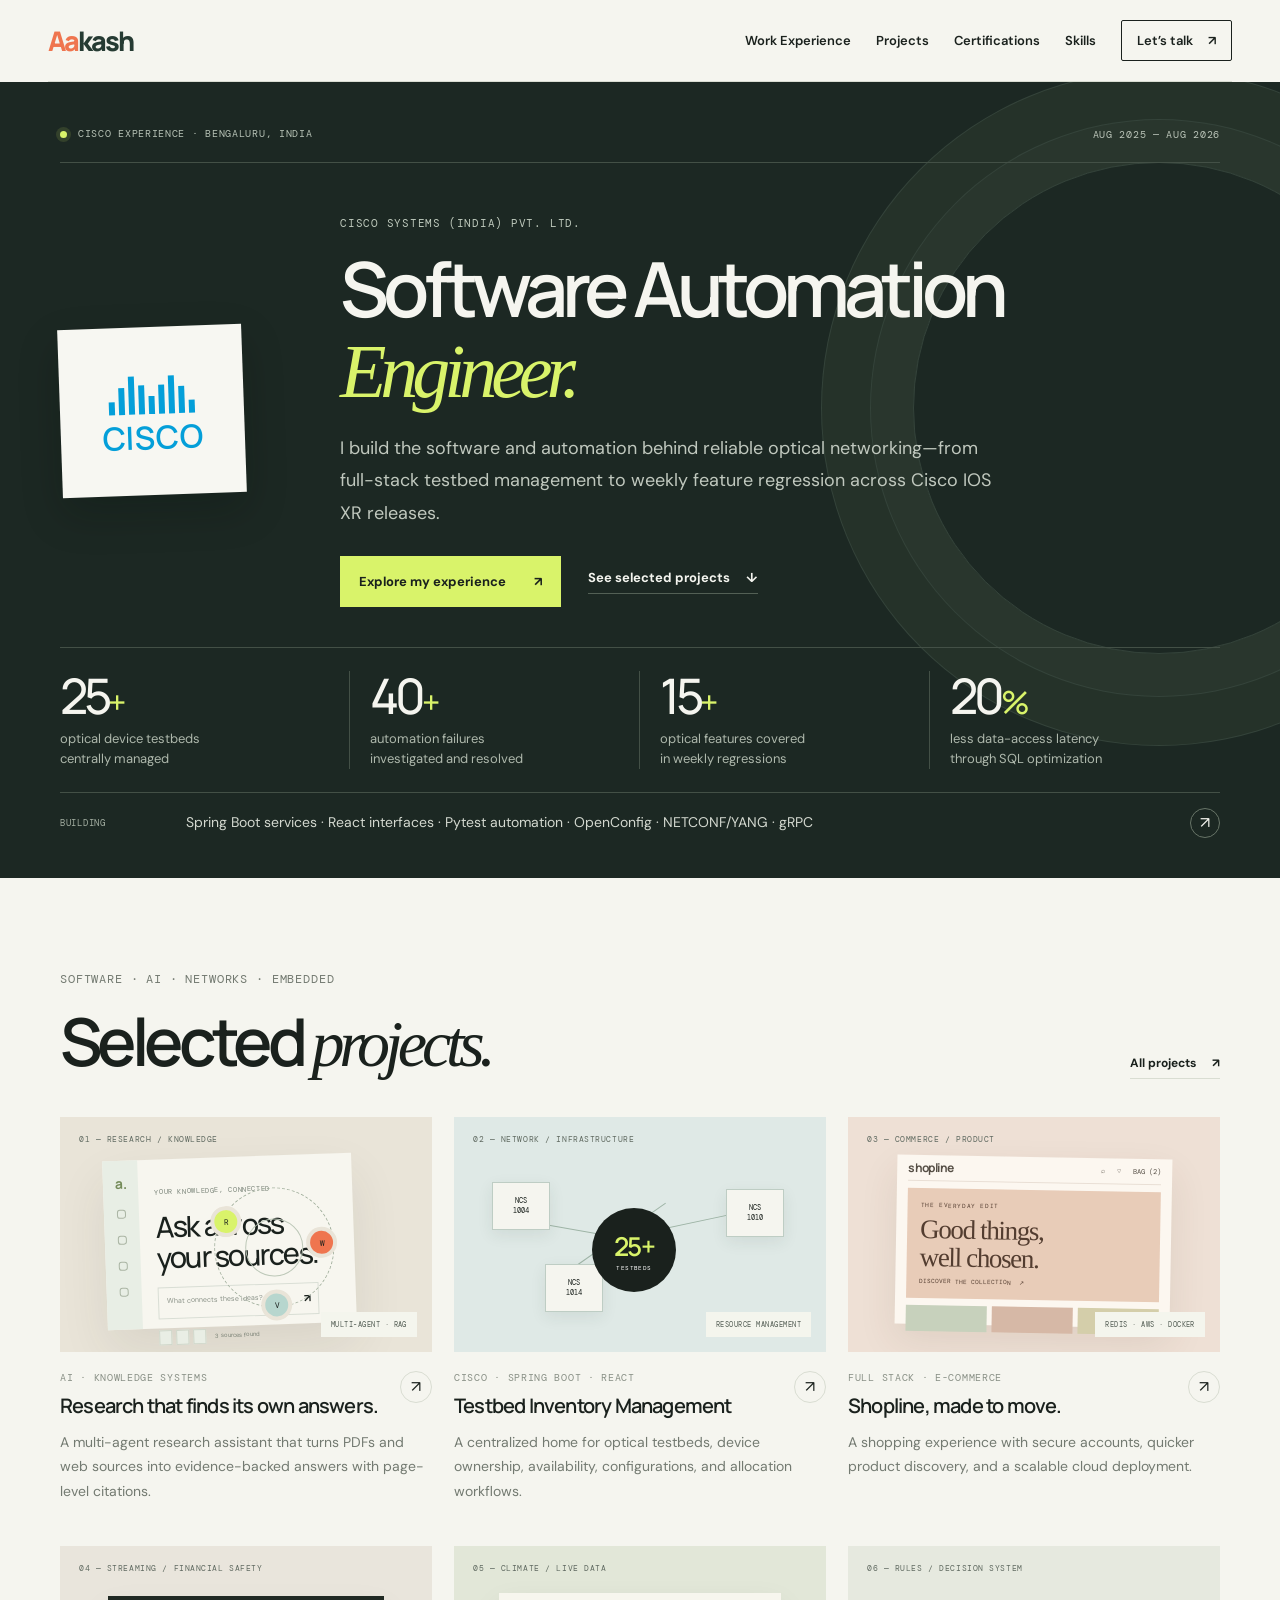
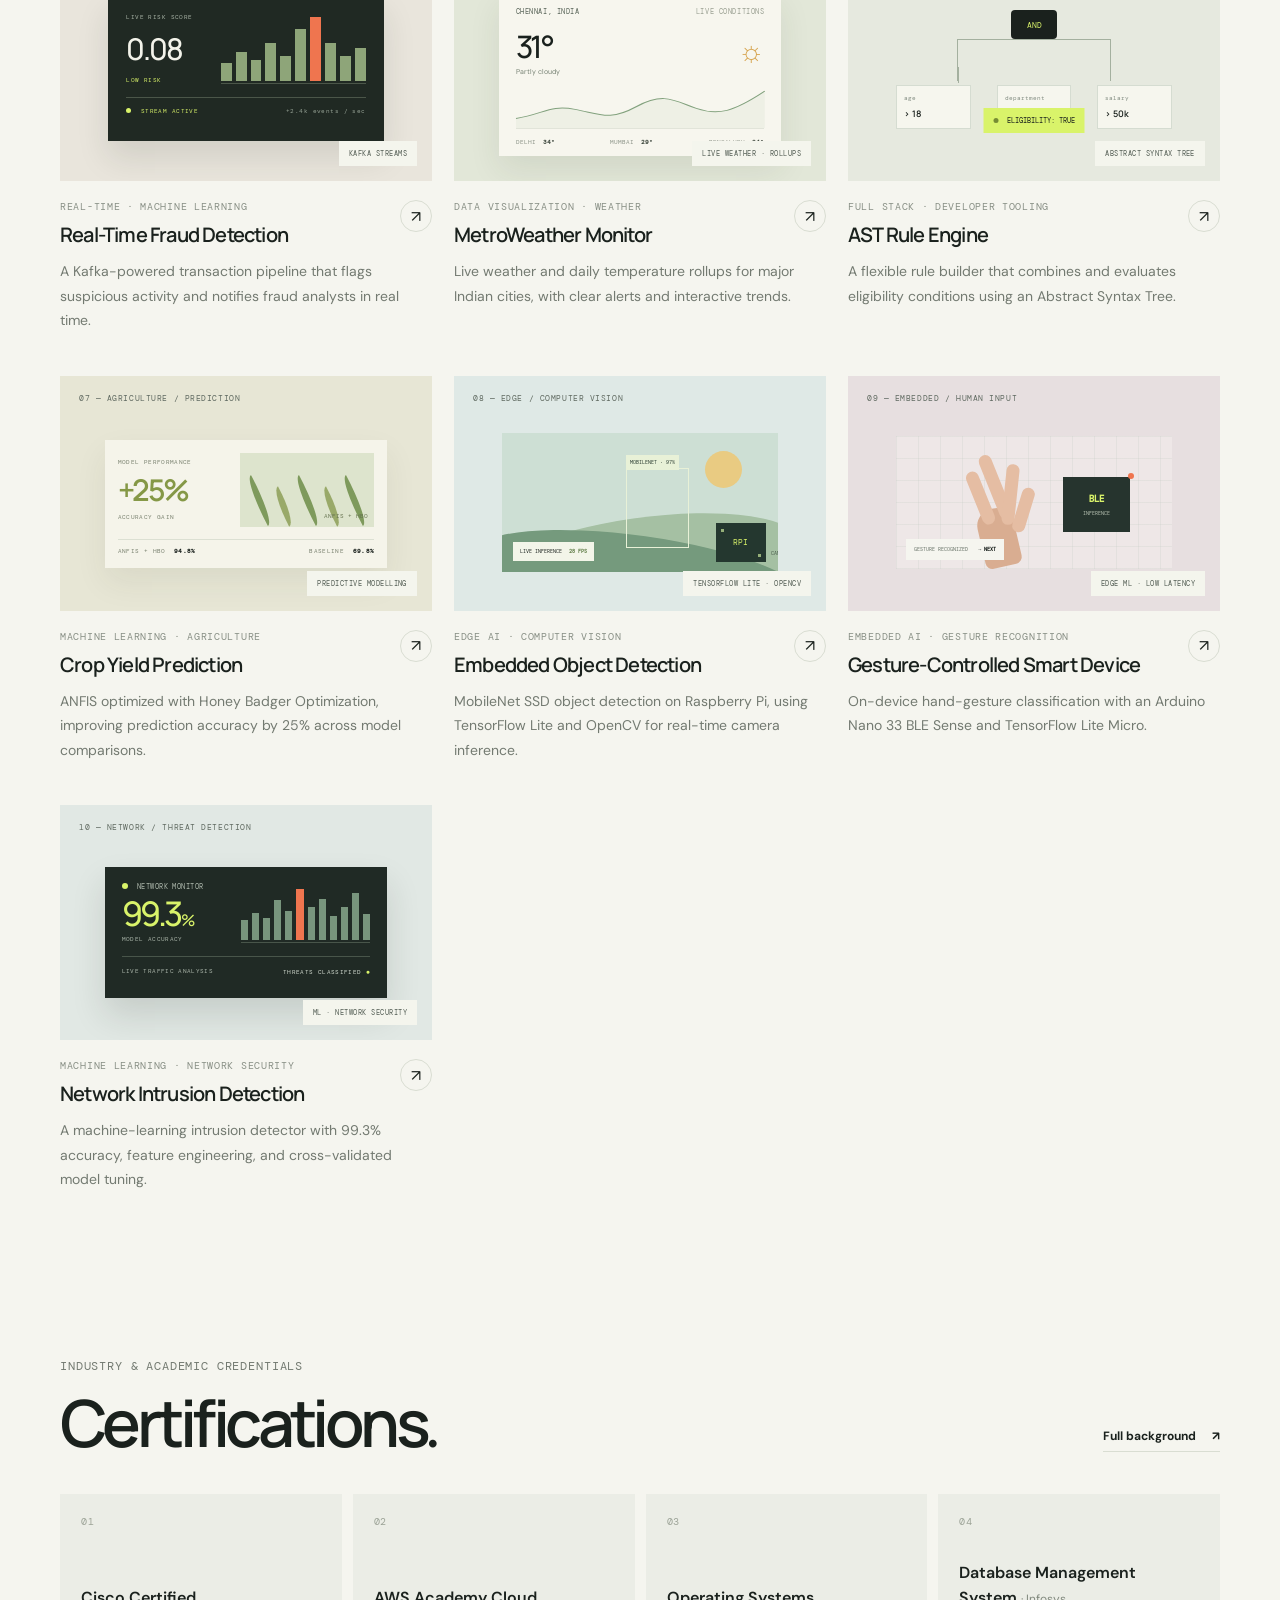
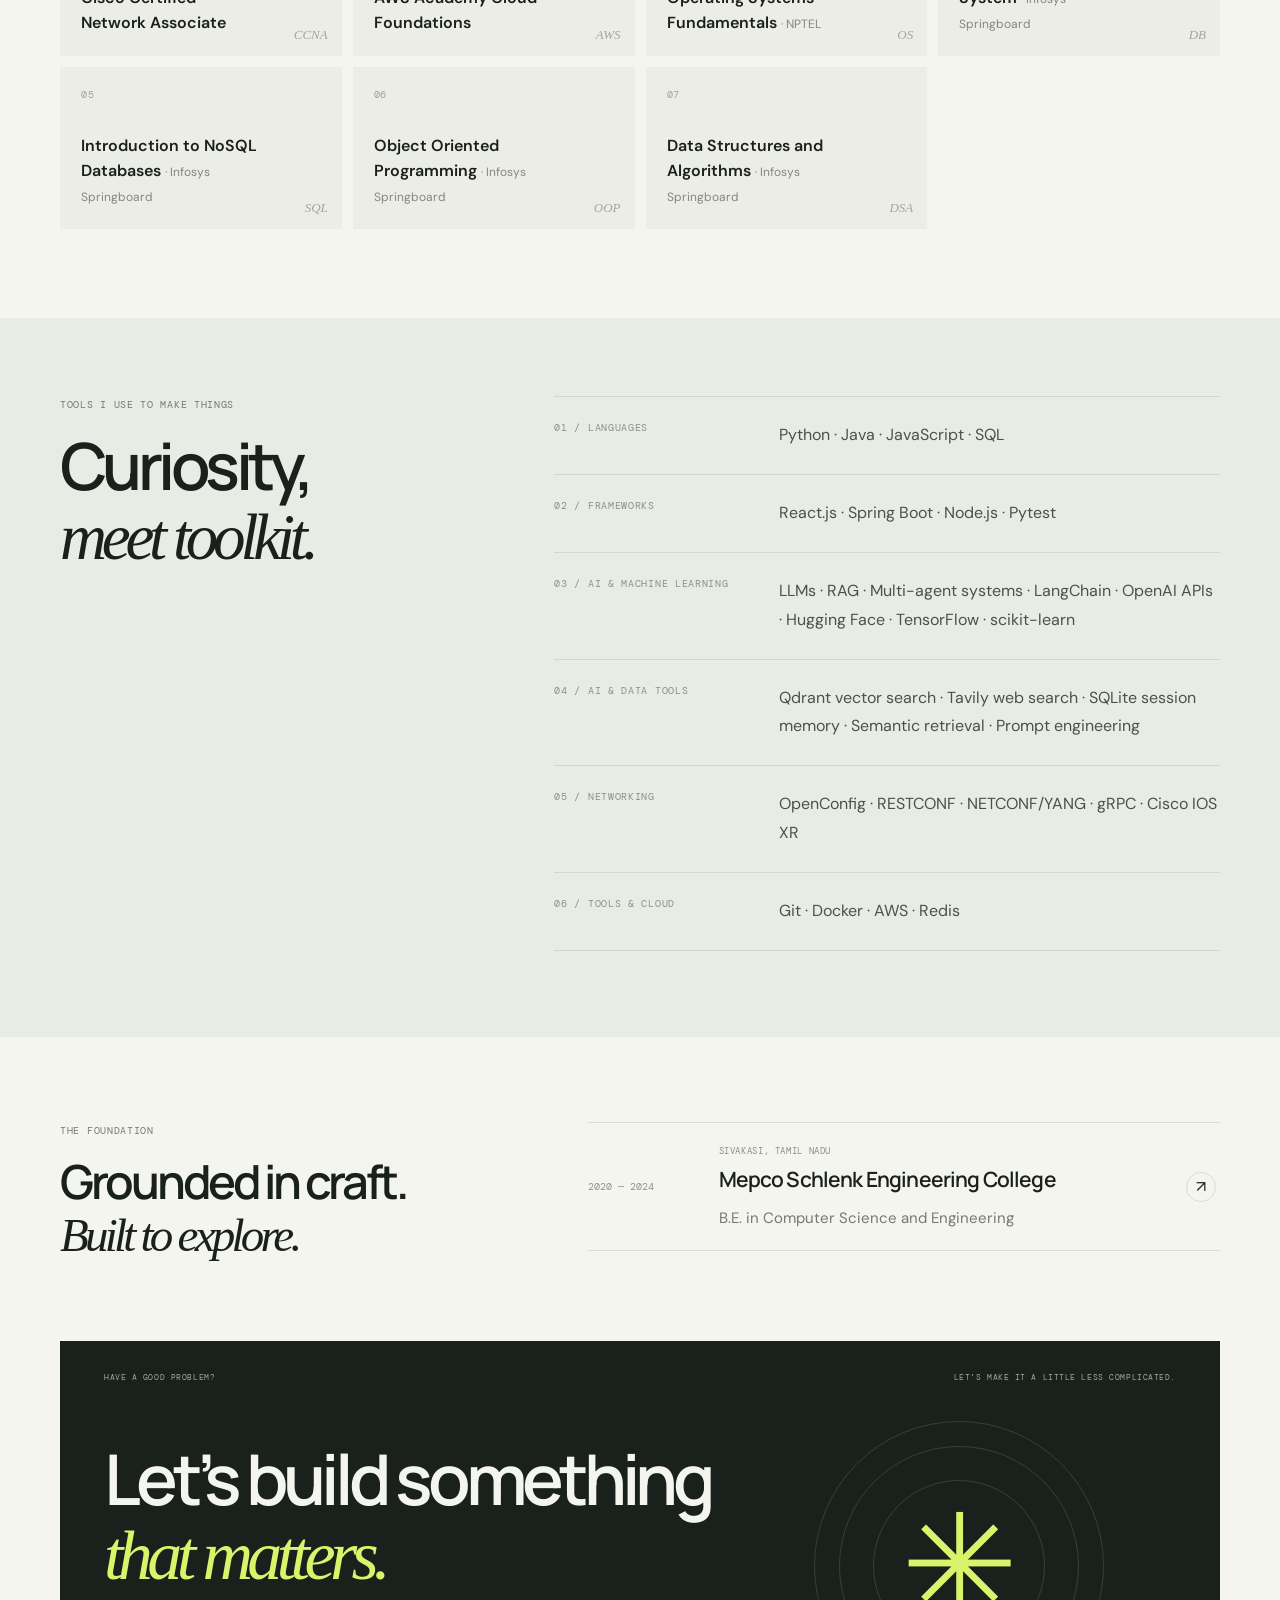
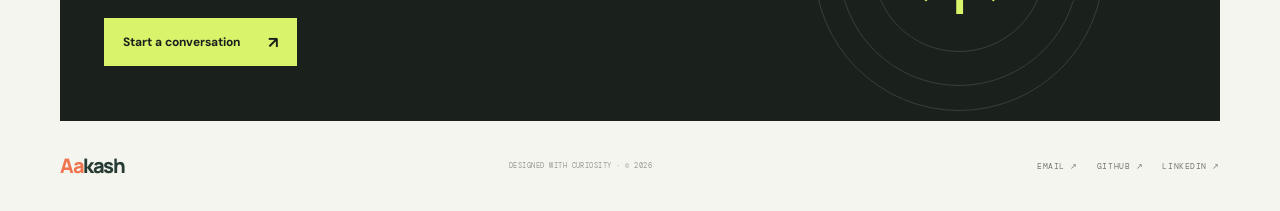
==== commit 87768ab7: "Updated" ====
--- a/index.html
+++ b/index.html
@@ -4,8 +4,8 @@
     <meta charset="UTF-8">
     <meta name="viewport" content="width=device-width, initial-scale=1">
     <meta name="theme-color" content="#f5f5ef">
-    <meta name="description" content="Aakash Ganesan is a software automation engineer building reliable systems, thoughtful tools, and intelligent applications.">
-    <title>Aakash Ganesan — Software Automation Engineer</title>
+    <meta name="description" content="Aakash Ganesan is a software engineer building reliable systems, thoughtful tools, and intelligent applications.">
+    <title>Aakash Ganesan — Software Engineer - Data & AI</title>
     <link rel="preconnect" href="https://fonts.googleapis.com">
     <link rel="preconnect" href="https://fonts.gstatic.com" crossorigin>
     <link href="https://fonts.googleapis.com/css2?family=DM+Mono:wght@400;500&family=DM+Sans:wght@400;500;600;700&family=Manrope:wght@400;500;600;700;800&display=swap" rel="stylesheet">
@@ -17,7 +17,7 @@
       <a class="wordmark" href="index.html" aria-label="Aakash home"><span class="wordmark-first">Aa</span><span class="wordmark-last">kash</span></a>
       <button class="menu-toggle" aria-expanded="false" aria-controls="site-navigation" aria-label="Open navigation"><span></span><span></span></button>
       <nav class="site-nav" id="site-navigation" aria-label="Main navigation">
-        <a href="#experience">Cisco experience</a>
+        <a href="#experience">Work Experience</a>
         <a href="#work">Projects</a>
         <a href="#certifications">Certifications</a>
         <a href="#skills">Skills</a>
